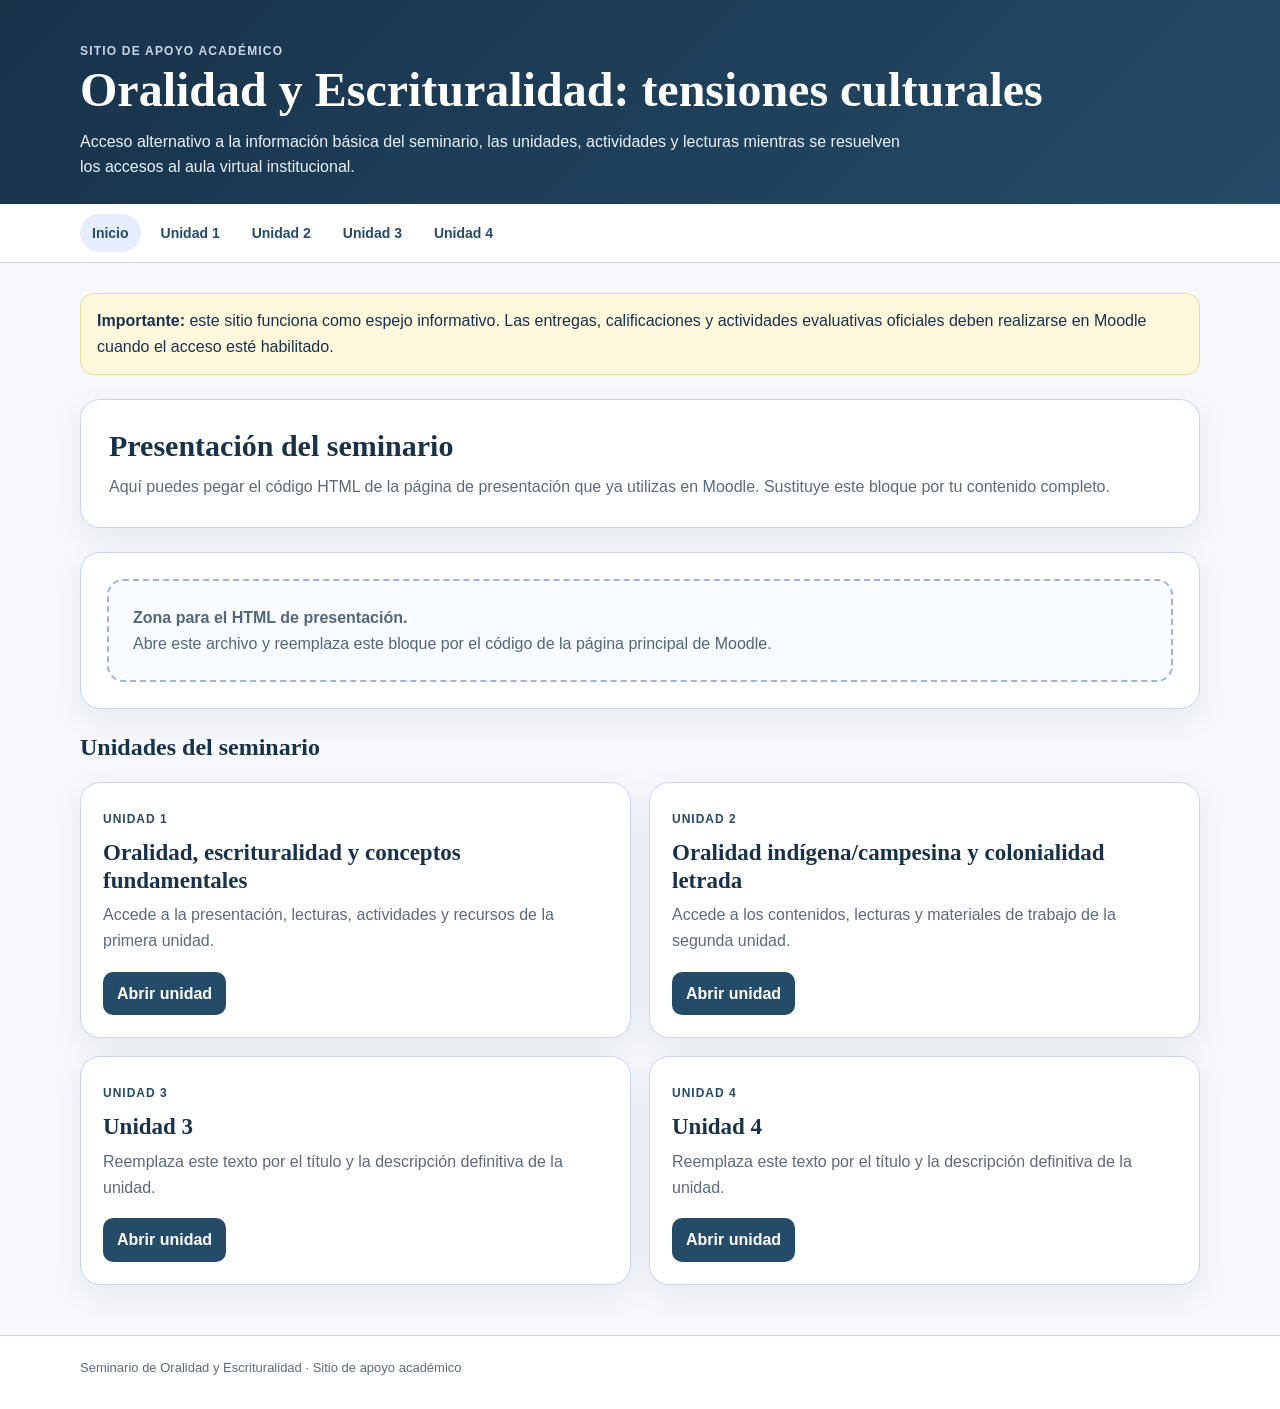
==== index.html @ a665fa56 "Add files via upload" ====
<!doctype html>
<html lang="es">
<head>
  <meta charset="utf-8">
  <meta name="viewport" content="width=device-width, initial-scale=1">
  <meta name="description" content="Sitio de apoyo del Seminario de Oralidad y Escrituralidad: tensiones culturales.">
  <title>Seminario de Oralidad y Escrituralidad</title>
  <link rel="stylesheet" href="assets/styles.css">
</head>
<body>
  <header class="site-header">
    <div class="header-inner">
      <p class="kicker">Sitio de apoyo académico</p>
      <h1>Oralidad y Escrituralidad: tensiones culturales</h1>
      <p>Acceso alternativo a la información básica del seminario, las unidades, actividades y lecturas mientras se resuelven los accesos al aula virtual institucional.</p>
    </div>
  </header>

  <nav class="site-nav" aria-label="Navegación principal">
    <div class="nav-inner">
      <a href="index.html" aria-current="page">Inicio</a>
      <a href="unidad-1.html">Unidad 1</a>
      <a href="unidad-2.html">Unidad 2</a>
      <a href="unidad-3.html">Unidad 3</a>
      <a href="unidad-4.html">Unidad 4</a>
    </div>
  </nav>

  <main class="container">
    <div class="notice"><strong>Importante:</strong> este sitio funciona como espejo informativo. Las entregas, calificaciones y actividades evaluativas oficiales deben realizarse en Moodle cuando el acceso esté habilitado.</div>

    <section class="hero-card">
      <h2>Presentación del seminario</h2>
      <p>Aquí puedes pegar el código HTML de la página de presentación que ya utilizas en Moodle. Sustituye este bloque por tu contenido completo.</p>
    </section>

    <!-- PEGA AQUÍ EL HTML DE LA PÁGINA DE PRESENTACIÓN DEL MOODLE -->
    <section class="content-card" style="margin-bottom:24px;">
      <div class="paste-zone">
        <strong>Zona para el HTML de presentación.</strong><br>
        Abre este archivo y reemplaza este bloque por el código de la página principal de Moodle.
      </div>
    </section>
    <!-- FIN DEL CONTENIDO PEGADO -->

    <section aria-labelledby="unidades">
      <h2 id="unidades">Unidades del seminario</h2>
      <div class="units-grid">
        <article class="unit-card">
          <span class="label">Unidad 1</span>
          <h3>Oralidad, escrituralidad y conceptos fundamentales</h3>
          <p>Accede a la presentación, lecturas, actividades y recursos de la primera unidad.</p>
          <a class="button" href="unidad-1.html">Abrir unidad</a>
        </article>

        <article class="unit-card">
          <span class="label">Unidad 2</span>
          <h3>Oralidad indígena/campesina y colonialidad letrada</h3>
          <p>Accede a los contenidos, lecturas y materiales de trabajo de la segunda unidad.</p>
          <a class="button" href="unidad-2.html">Abrir unidad</a>
        </article>

        <article class="unit-card">
          <span class="label">Unidad 3</span>
          <h3>Unidad 3</h3>
          <p>Reemplaza este texto por el título y la descripción definitiva de la unidad.</p>
          <a class="button" href="unidad-3.html">Abrir unidad</a>
        </article>

        <article class="unit-card">
          <span class="label">Unidad 4</span>
          <h3>Unidad 4</h3>
          <p>Reemplaza este texto por el título y la descripción definitiva de la unidad.</p>
          <a class="button" href="unidad-4.html">Abrir unidad</a>
        </article>
      </div>
    </section>
  </main>

  <footer class="site-footer">
    <div class="footer-inner">Seminario de Oralidad y Escrituralidad · Sitio de apoyo académico</div>
  </footer>
</body>
</html>
---- assets/styles.css ----
:root {
  --bg: #f6f8fc;
  --surface: #ffffff;
  --ink: #18324a;
  --muted: #5b6b7a;
  --line: #c8d6ee;
  --soft: #e6eefd;
  --accent: #244b67;
  --radius: 20px;
  --shadow: 0 10px 30px rgba(24, 50, 74, 0.08);
}

* { box-sizing: border-box; }
html { scroll-behavior: smooth; }
body {
  margin: 0;
  background: var(--bg);
  color: var(--ink);
  font-family: Arial, Helvetica, sans-serif;
  line-height: 1.6;
}

a { color: #1c5d8f; }
a:hover { color: #123f63; }

.site-header {
  background: linear-gradient(135deg, #18324a, #244b67);
  color: #fff;
  padding: 32px 20px 24px;
}

.header-inner,
.nav-inner,
.container,
.footer-inner {
  width: min(1120px, calc(100% - 32px));
  margin: 0 auto;
}

.kicker {
  margin: 0 0 6px;
  font-size: 12px;
  font-weight: 700;
  letter-spacing: 1.2px;
  text-transform: uppercase;
  opacity: .85;
}

h1, h2, h3 {
  font-family: Georgia, 'Times New Roman', serif;
  line-height: 1.2;
}

.site-header h1 { margin: 0; font-size: clamp(30px, 5vw, 48px); }
.site-header p { margin: 10px 0 0; max-width: 820px; color: #eaf2fa; }

.site-nav {
  position: sticky;
  top: 0;
  z-index: 10;
  background: rgba(255,255,255,.96);
  border-bottom: 1px solid var(--line);
  backdrop-filter: blur(8px);
}
.nav-inner {
  display: flex;
  flex-wrap: wrap;
  gap: 8px;
  padding: 10px 0;
}
.nav-inner a {
  text-decoration: none;
  color: var(--accent);
  padding: 8px 12px;
  border-radius: 999px;
  font-size: 14px;
  font-weight: 700;
}
.nav-inner a:hover,
.nav-inner a[aria-current="page"] { background: var(--soft); }

.container { padding: 30px 0 50px; }
.notice {
  background: #fff8dd;
  border: 1px solid #eadb99;
  border-radius: 14px;
  padding: 14px 16px;
  margin-bottom: 24px;
}

.hero-card,
.content-card,
.unit-card {
  background: var(--surface);
  border: 1px solid var(--line);
  border-radius: var(--radius);
  box-shadow: var(--shadow);
}

.hero-card { padding: 28px; margin-bottom: 24px; }
.hero-card h2 { margin: 0 0 10px; font-size: 30px; }
.hero-card p { margin: 0; color: var(--muted); }

.units-grid {
  display: grid;
  grid-template-columns: repeat(2, minmax(0, 1fr));
  gap: 18px;
}
.unit-card { padding: 22px; }
.unit-card .label {
  display: inline-block;
  margin-bottom: 10px;
  color: var(--accent);
  font-size: 12px;
  font-weight: 800;
  letter-spacing: 1px;
  text-transform: uppercase;
}
.unit-card h3 { margin: 0 0 8px; font-size: 23px; }
.unit-card p { color: var(--muted); margin: 0 0 18px; }
.button {
  display: inline-block;
  text-decoration: none;
  background: var(--accent);
  color: #fff;
  padding: 9px 14px;
  border-radius: 10px;
  font-weight: 700;
}
.button:hover { color: #fff; background: #173c58; }

.content-card { padding: 26px; }
.content-card > :first-child { margin-top: 0; }

.paste-zone {
  border: 2px dashed #9fb5d3;
  background: #f8fbff;
  border-radius: 16px;
  padding: 24px;
  color: #52677a;
}
.paste-zone code { font-size: 13px; }

.site-footer {
  border-top: 1px solid var(--line);
  background: #fff;
  color: var(--muted);
}
.footer-inner { padding: 22px 0 30px; font-size: 13px; }

@media (max-width: 760px) {
  .units-grid { grid-template-columns: 1fr; }
  .site-header { padding-top: 24px; }
  .content-card, .hero-card { padding: 20px; }
}
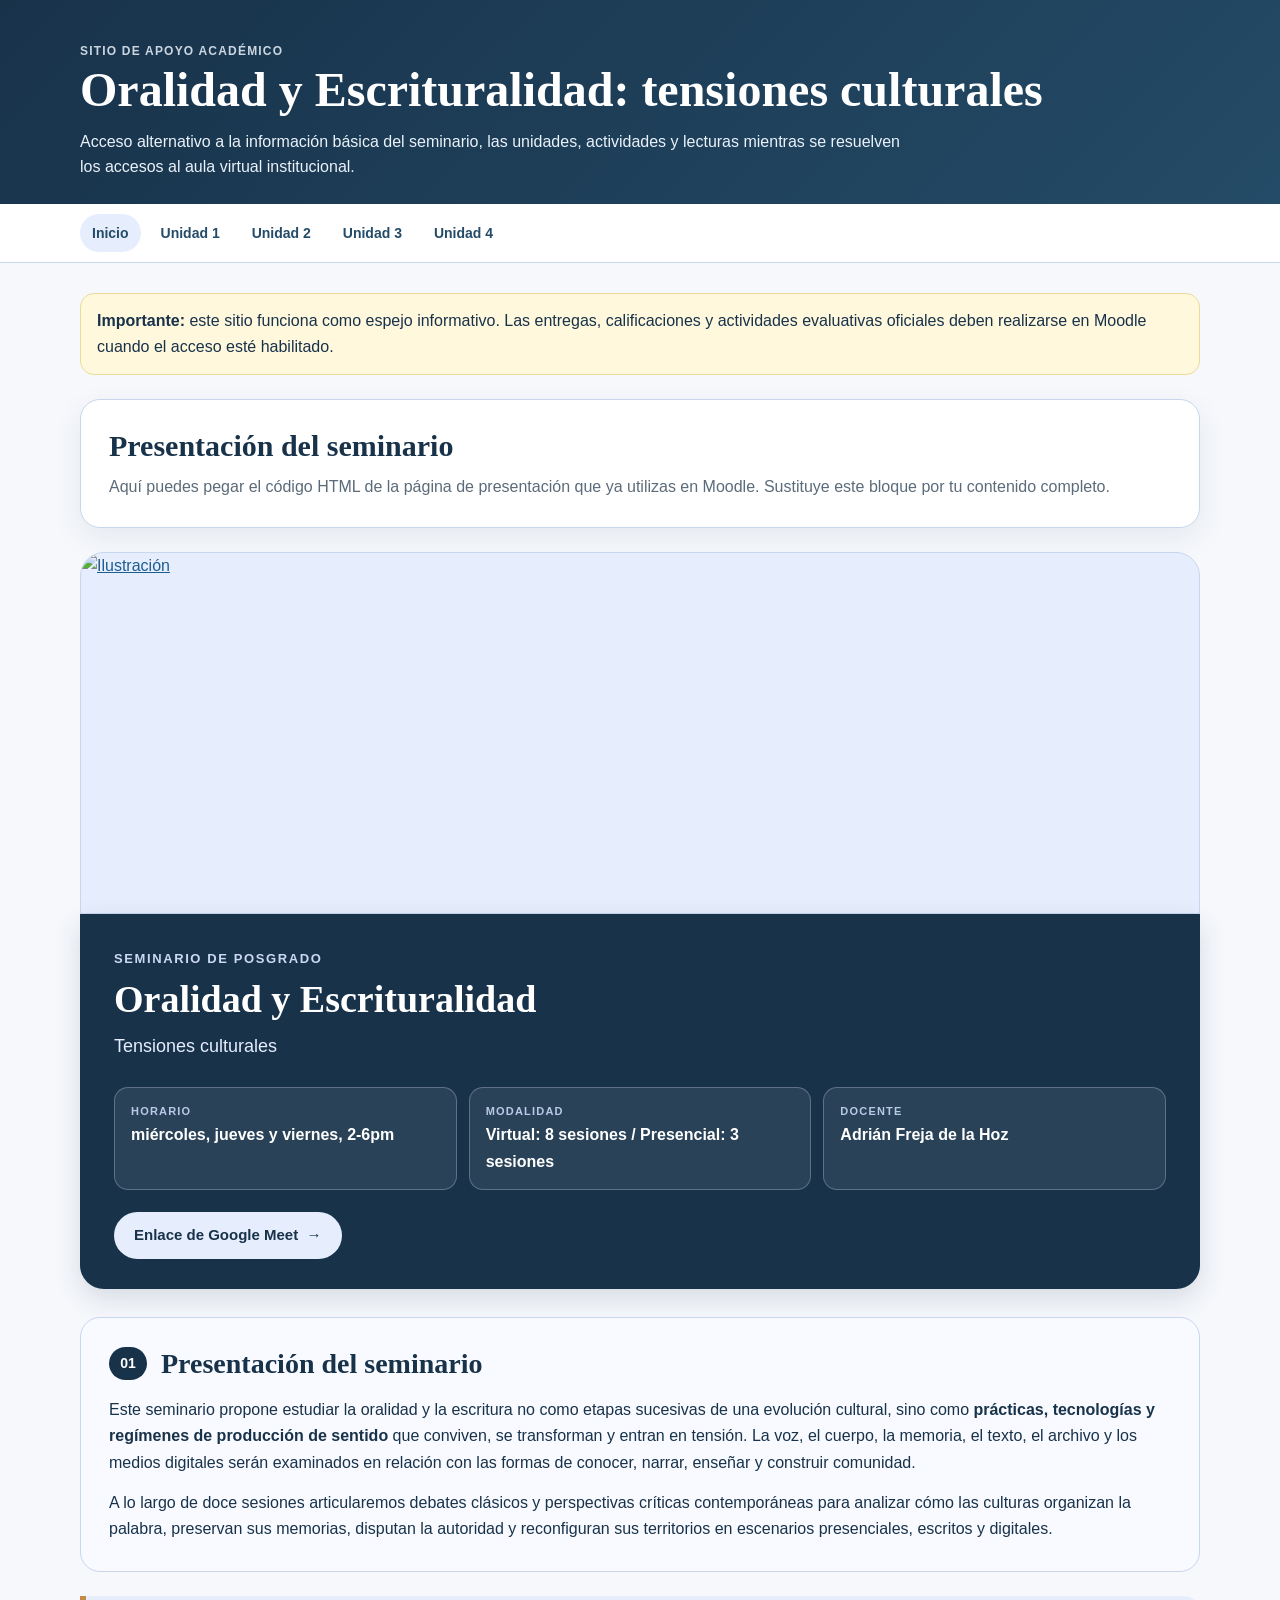
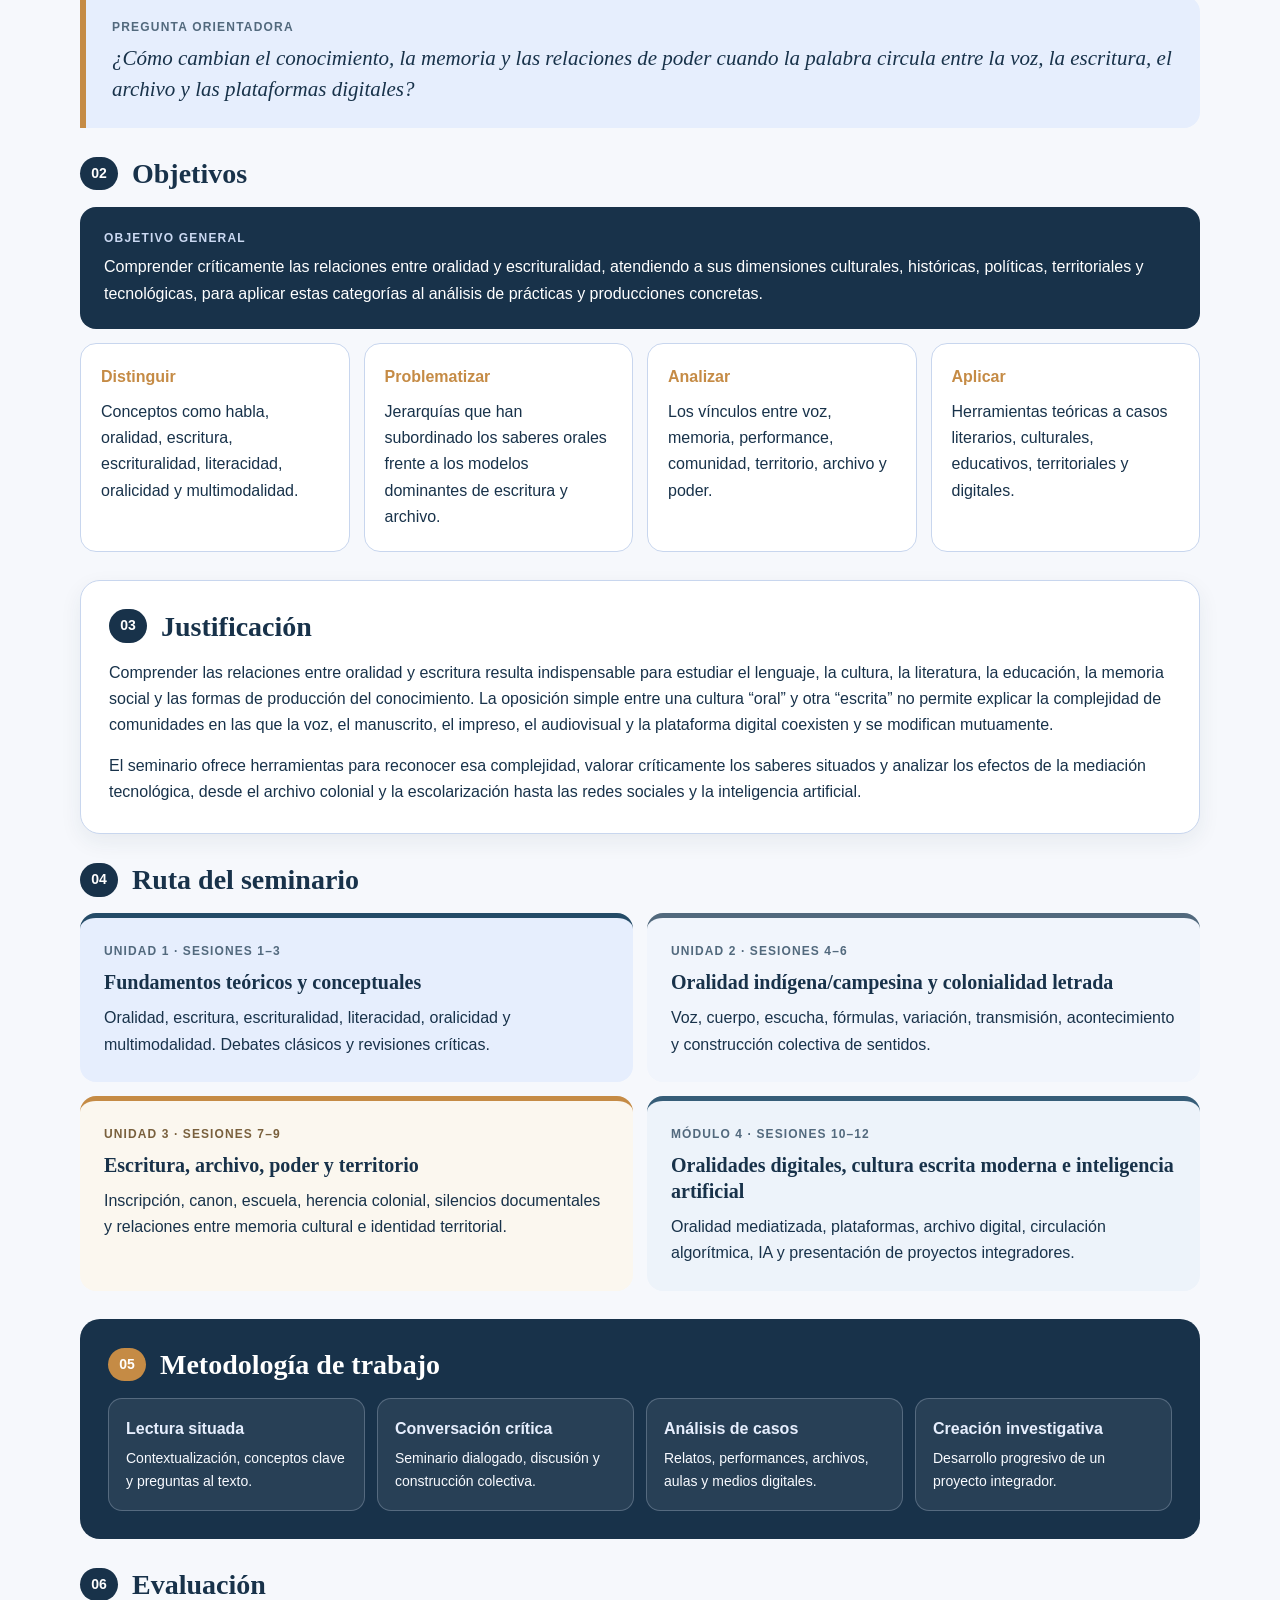
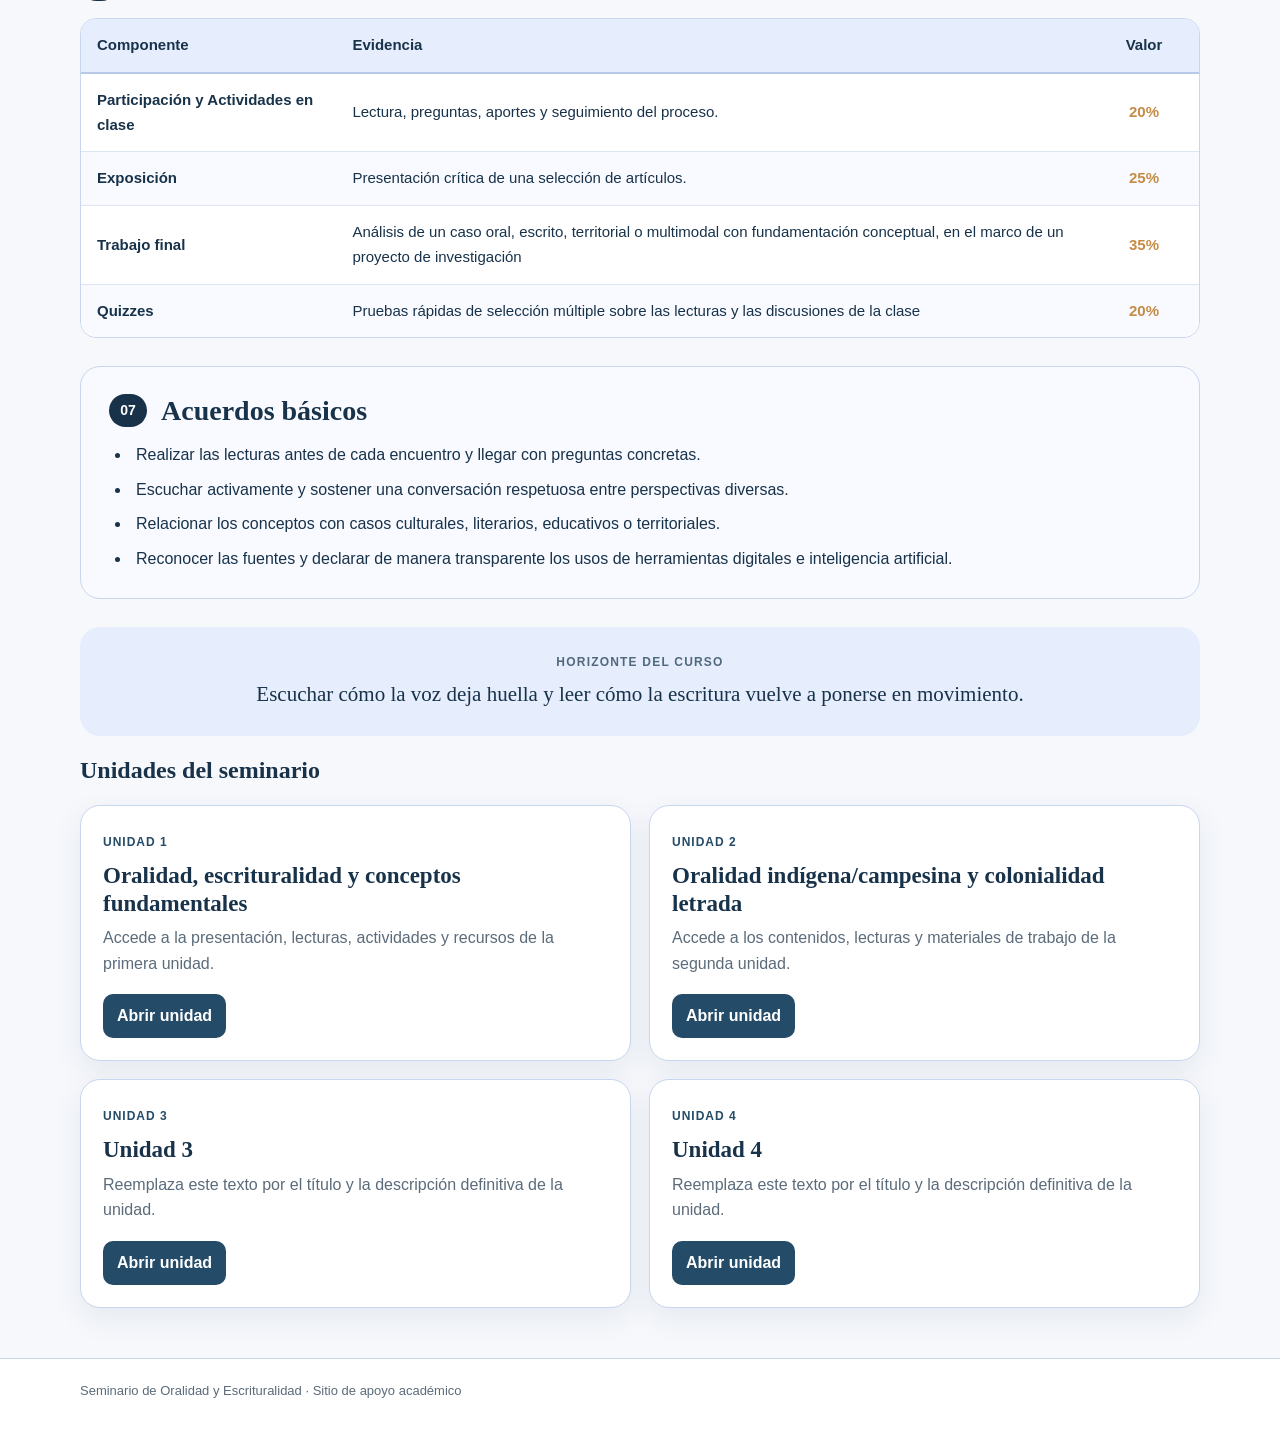
==== commit 12383b16: "Update index.html" ====
--- a/index.html
+++ b/index.html
@@ -35,12 +35,395 @@
     </section>
 
     <!-- PEGA AQUÍ EL HTML DE LA PÁGINA DE PRESENTACIÓN DEL MOODLE -->
-    <section class="content-card" style="margin-bottom:24px;">
-      <div class="paste-zone">
-        <strong>Zona para el HTML de presentación.</strong><br>
-        Abre este archivo y reemplaza este bloque por el código de la página principal de Moodle.
-      </div>
-    </section>
+
+
+
+<!--
+  BLOQUE DE PRESENTACIÓN PARA MOODLE
+  1. Suba primero la imagen de cabecera mediante el botón "Insertar/editar imagen" de Moodle.
+  2. Abra la vista de código HTML (<>) y copie la URL que Moodle asignó a la imagen.
+  3. Sustituya URL_IMAGEN_CABECERA por esa URL.
+  4. Reemplace los textos entre corchetes: [DÍA], [HORA], [ENLACE...] y los porcentajes de evaluación.
+
+  Compatibilidad: fragmento HTML sin <head>, <body>, <style> ni JavaScript.
+  Todos los estilos son en línea para facilitar su uso en el editor de Moodle.
+-->
+<div
+  style="max-width: 1120px; margin: 0 auto; color: #18324a; font-family: Arial, Helvetica, sans-serif; font-size: 16px; line-height: 1.65;">
+  <!-- CABECERA VISUAL -->
+  <div
+    style="overflow: hidden; border: 1px solid #c8d6ee; border-radius: 24px 24px 0 0; background-color: #e6eefd;">
+    <a title="Market Scene, Jacob Lawrence, 1966"
+      href="https://artsandculture.google.com/asset/market-scene-0000/VAG3MYlXiJyAdw"
+      target="_blank" rel="noopener"><img
+        style="display: block; width: 100%; height: auto; max-height: 360px; object-fit: cover;"
+        src="https://multimodalidad.uptc.edu.co/draftfile.php/116426/user/draft/842380309/Captura%20desde%202026-08-05%2015-21-59.png"
+        alt="Ilustración" width="1983" height="793"></a></div>
+  <!-- TÍTULO Y DATOS PRINCIPALES -->
+  <div
+    style="margin: 0 0 28px 0; padding: 34px 34px 30px 34px; border-radius: 0 0 24px 24px; background-color: #18324a; color: #ffffff; box-shadow: 0 10px 28px rgba(24, 50, 74, 0.14);">
+    <p
+      style="margin: 0 0 8px 0; color: #cbd9f2; font-size: 13px; font-weight: bold; letter-spacing: 1.6px; text-transform: uppercase;">
+      Seminario de posgrado</p>
+    <h1
+      style="margin: 0; color: #ffffff; font-family: Georgia, 'Times New Roman', serif; font-size: 38px; font-weight: bold; line-height: 1.15;">
+      Oralidad y Escrituralidad</h1>
+    <p
+      style="max-width: 760px; margin: 12px 0 0 0; color: #e6eefd; font-size: 18px; line-height: 1.55;">
+      Tensiones culturales</p>
+    <div style="display: flex; flex-wrap: wrap; gap: 12px; margin-top: 26px;">
+      <div
+        style="flex: 1 1 190px; padding: 14px 16px; border: 1px solid rgba(230, 238, 253, 0.28); border-radius: 14px; background-color: rgba(255, 255, 255, 0.08);">
+        <p
+          style="margin: 0 0 2px 0; color: #b9c9e8; font-size: 11px; font-weight: bold; letter-spacing: 1.2px; text-transform: uppercase;">
+          Horario</p>
+        <p style="margin: 0; color: #ffffff; font-weight: bold;">miércoles,
+          jueves y viernes, 2-6pm</p>
+      </div>
+      <div
+        style="flex: 1 1 190px; padding: 14px 16px; border: 1px solid rgba(230, 238, 253, 0.28); border-radius: 14px; background-color: rgba(255, 255, 255, 0.08);">
+        <p
+          style="margin: 0 0 2px 0; color: #b9c9e8; font-size: 11px; font-weight: bold; letter-spacing: 1.2px; text-transform: uppercase;">
+          Modalidad</p>
+        <p style="margin: 0; color: #ffffff; font-weight: bold;">Virtual: 8
+          sesiones / Presencial: 3 sesiones</p>
+      </div>
+      <div
+        style="flex: 1 1 190px; padding: 14px 16px; border: 1px solid rgba(230, 238, 253, 0.28); border-radius: 14px; background-color: rgba(255, 255, 255, 0.08);">
+        <p
+          style="margin: 0 0 2px 0; color: #b9c9e8; font-size: 11px; font-weight: bold; letter-spacing: 1.2px; text-transform: uppercase;">
+          Docente</p>
+        <p style="margin: 0; color: #ffffff; font-weight: bold;">Adrián Freja de
+          la Hoz</p>
+      </div>
+    </div>
+    <p style="margin: 22px 0 0 0;"><a
+        style="display: inline-block; padding: 11px 20px; border-radius: 999px; background-color: #e6eefd; color: #18324a; font-size: 15px; font-weight: bold; text-decoration: none;"
+        href="http://meet.google.com/vmt-axpx-noa">Enlace de Google Meet  →</a>
+    </p>
+  </div>
+  <!-- PRESENTACIÓN -->
+  <div
+    style="margin: 0 0 24px 0; padding: 28px; border: 1px solid #c8d6ee; border-radius: 20px; background-color: #f8faff;">
+    <div
+      style="display: flex; align-items: center; gap: 14px; margin-bottom: 16px;">
+      <span
+        style="display: inline-block; min-width: 38px; padding: 5px 0; border-radius: 999px; background-color: #18324a; color: #ffffff; font-size: 14px; font-weight: bold; text-align: center;">01</span>
+      <h2
+        style="margin: 0; color: #18324a; font-family: Georgia, 'Times New Roman', serif; font-size: 28px; line-height: 1.25;">
+        Presentación del seminario</h2>
+    </div>
+    <p style="margin: 0 0 14px 0;">Este seminario propone estudiar la oralidad y
+      la escritura no como etapas sucesivas de una evolución cultural, sino como
+      <strong>prácticas, tecnologías y regímenes de producción de
+        sentido</strong> que conviven, se transforman y entran en tensión. La
+      voz, el cuerpo, la memoria, el texto, el archivo y los medios digitales
+      serán examinados en relación con las formas de conocer, narrar, enseñar y
+      construir comunidad.</p>
+    <p style="margin: 0;">A lo largo de doce sesiones articularemos debates
+      clásicos y perspectivas críticas contemporáneas para analizar cómo las
+      culturas organizan la palabra, preservan sus memorias, disputan la
+      autoridad y reconfiguran sus territorios en escenarios presenciales,
+      escritos y digitales.</p>
+  </div>
+  <!-- PREGUNTA ORIENTADORA -->
+  <div
+    style="margin: 0 0 28px 0; padding: 22px 26px; border-left: 6px solid #c58b45; border-radius: 0 16px 16px 0; background-color: #e6eefd;">
+    <p
+      style="margin: 0 0 5px 0; color: #52697d; font-size: 12px; font-weight: bold; letter-spacing: 1.2px; text-transform: uppercase;">
+      Pregunta orientadora</p>
+    <p
+      style="margin: 0; color: #18324a; font-family: Georgia, 'Times New Roman', serif; font-size: 21px; font-style: italic; line-height: 1.5;">
+      ¿Cómo cambian el conocimiento, la memoria y las relaciones de poder cuando
+      la palabra circula entre la voz, la escritura, el archivo y las
+      plataformas digitales?</p>
+  </div>
+  <!-- OBJETIVOS -->
+  <div style="margin: 0 0 28px 0;">
+    <div
+      style="display: flex; align-items: center; gap: 14px; margin-bottom: 16px;">
+      <span
+        style="display: inline-block; min-width: 38px; padding: 5px 0; border-radius: 999px; background-color: #18324a; color: #ffffff; font-size: 14px; font-weight: bold; text-align: center;">02</span>
+      <h2
+        style="margin: 0; color: #18324a; font-family: Georgia, 'Times New Roman', serif; font-size: 28px; line-height: 1.25;">
+        Objetivos</h2>
+    </div>
+    <div
+      style="margin-bottom: 14px; padding: 22px 24px; border-radius: 16px; background-color: #18324a; color: #ffffff;">
+      <p
+        style="margin: 0 0 6px 0; color: #cbd9f2; font-size: 12px; font-weight: bold; letter-spacing: 1.2px; text-transform: uppercase;">
+        Objetivo general</p>
+      <p style="margin: 0;">Comprender críticamente las relaciones entre
+        oralidad y escrituralidad, atendiendo a sus dimensiones culturales,
+        históricas, políticas, territoriales y tecnológicas, para aplicar estas
+        categorías al análisis de prácticas y producciones concretas.</p>
+    </div>
+    <div style="display: flex; flex-wrap: wrap; gap: 14px;">
+      <div
+        style="flex: 1 1 235px; padding: 20px; border: 1px solid #c8d6ee; border-radius: 16px; background-color: #ffffff;">
+        <p style="margin: 0 0 8px 0; color: #c58b45; font-weight: bold;">
+          Distinguir</p>
+        <p style="margin: 0;">Conceptos como habla, oralidad, escritura,
+          escrituralidad, literacidad, oralicidad y multimodalidad.</p>
+      </div>
+      <div
+        style="flex: 1 1 235px; padding: 20px; border: 1px solid #c8d6ee; border-radius: 16px; background-color: #ffffff;">
+        <p style="margin: 0 0 8px 0; color: #c58b45; font-weight: bold;">
+          Problematizar</p>
+        <p style="margin: 0;">Jerarquías que han subordinado los saberes orales
+          frente a los modelos dominantes de escritura y archivo.</p>
+      </div>
+      <div
+        style="flex: 1 1 235px; padding: 20px; border: 1px solid #c8d6ee; border-radius: 16px; background-color: #ffffff;">
+        <p style="margin: 0 0 8px 0; color: #c58b45; font-weight: bold;">
+          Analizar</p>
+        <p style="margin: 0;">Los vínculos entre voz, memoria, performance,
+          comunidad, territorio, archivo y poder.</p>
+      </div>
+      <div
+        style="flex: 1 1 235px; padding: 20px; border: 1px solid #c8d6ee; border-radius: 16px; background-color: #ffffff;">
+        <p style="margin: 0 0 8px 0; color: #c58b45; font-weight: bold;">Aplicar
+        </p>
+        <p style="margin: 0;">Herramientas teóricas a casos literarios,
+          culturales, educativos, territoriales y digitales.</p>
+      </div>
+    </div>
+  </div>
+  <!-- JUSTIFICACIÓN -->
+  <div
+    style="margin: 0 0 28px 0; padding: 28px; border: 1px solid #c8d6ee; border-radius: 20px; background-color: #ffffff; box-shadow: 0 8px 22px rgba(24, 50, 74, 0.07);">
+    <div
+      style="display: flex; align-items: center; gap: 14px; margin-bottom: 16px;">
+      <span
+        style="display: inline-block; min-width: 38px; padding: 5px 0; border-radius: 999px; background-color: #18324a; color: #ffffff; font-size: 14px; font-weight: bold; text-align: center;">03</span>
+      <h2
+        style="margin: 0; color: #18324a; font-family: Georgia, 'Times New Roman', serif; font-size: 28px; line-height: 1.25;">
+        Justificación</h2>
+    </div>
+    <p style="margin: 0 0 14px 0;">Comprender las relaciones entre oralidad y
+      escritura resulta indispensable para estudiar el lenguaje, la cultura, la
+      literatura, la educación, la memoria social y las formas de producción del
+      conocimiento. La oposición simple entre una cultura “oral” y otra
+      “escrita” no permite explicar la complejidad de comunidades en las que la
+      voz, el manuscrito, el impreso, el audiovisual y la plataforma digital
+      coexisten y se modifican mutuamente.</p>
+    <p style="margin: 0;">El seminario ofrece herramientas para reconocer esa
+      complejidad, valorar críticamente los saberes situados y analizar los
+      efectos de la mediación tecnológica, desde el archivo colonial y la
+      escolarización hasta las redes sociales y la inteligencia artificial.</p>
+  </div>
+  <!-- MÓDULOS -->
+  <div style="margin: 0 0 28px 0;">
+    <div
+      style="display: flex; align-items: center; gap: 14px; margin-bottom: 16px;">
+      <span
+        style="display: inline-block; min-width: 38px; padding: 5px 0; border-radius: 999px; background-color: #18324a; color: #ffffff; font-size: 14px; font-weight: bold; text-align: center;">04</span>
+      <h2
+        style="margin: 0; color: #18324a; font-family: Georgia, 'Times New Roman', serif; font-size: 28px; line-height: 1.25;">
+        Ruta del seminario</h2>
+    </div>
+    <div style="display: flex; flex-wrap: wrap; gap: 14px;">
+      <div
+        style="flex: 1 1 400px; padding: 24px; border-top: 5px solid #244b67; border-radius: 16px; background-color: #e6eefd;">
+        <p
+          style="margin: 0 0 7px 0; color: #52697d; font-size: 12px; font-weight: bold; letter-spacing: 1.1px; text-transform: uppercase;">
+          Unidad 1 · Sesiones 1–3</p>
+        <h3
+          style="margin: 0 0 10px 0; color: #18324a; font-size: 20px; line-height: 1.3;">
+          Fundamentos teóricos y conceptuales</h3>
+        <p style="margin: 0;">Oralidad, escritura, escrituralidad, literacidad,
+          oralicidad y multimodalidad. Debates clásicos y revisiones críticas.
+        </p>
+      </div>
+      <div
+        style="flex: 1 1 400px; padding: 24px; border-top: 5px solid #52697d; border-radius: 16px; background-color: #f1f5fc;">
+        <p
+          style="margin: 0 0 7px 0; color: #52697d; font-size: 12px; font-weight: bold; letter-spacing: 1.1px; text-transform: uppercase;">
+          unidad 2 · Sesiones 4–6</p>
+        <h3
+          style="margin: 0 0 10px 0; color: #18324a; font-size: 20px; line-height: 1.3;">
+          Oralidad indígena/campesina y colonialidad letrada</h3>
+        <p style="margin: 0;">Voz, cuerpo, escucha, fórmulas, variación,
+          transmisión, acontecimiento y construcción colectiva de sentidos.</p>
+      </div>
+      <div
+        style="flex: 1 1 400px; padding: 24px; border-top: 5px solid #c58b45; border-radius: 16px; background-color: #fbf7ef;">
+        <p
+          style="margin: 0 0 7px 0; color: #79603d; font-size: 12px; font-weight: bold; letter-spacing: 1.1px; text-transform: uppercase;">
+          unidad 3 · Sesiones 7–9</p>
+        <h3
+          style="margin: 0 0 10px 0; color: #18324a; font-size: 20px; line-height: 1.3;">
+          Escritura, archivo, poder y territorio</h3>
+        <p style="margin: 0;">Inscripción, canon, escuela, herencia colonial,
+          silencios documentales y relaciones entre memoria cultural e identidad
+          territorial.</p>
+      </div>
+      <div
+        style="flex: 1 1 400px; padding: 24px; border-top: 5px solid #365d78; border-radius: 16px; background-color: #edf3fa;">
+        <p
+          style="margin: 0 0 7px 0; color: #52697d; font-size: 12px; font-weight: bold; letter-spacing: 1.1px; text-transform: uppercase;">
+          Módulo 4 · Sesiones 10–12</p>
+        <h3
+          style="margin: 0 0 10px 0; color: #18324a; font-size: 20px; line-height: 1.3;">
+          Oralidades digitales, cultura escrita moderna e inteligencia
+          artificial</h3>
+        <p style="margin: 0;">Oralidad mediatizada, plataformas, archivo
+          digital, circulación algorítmica, IA y presentación de proyectos
+          integradores.</p>
+      </div>
+    </div>
+  </div>
+  <!-- METODOLOGÍA -->
+  <div
+    style="margin: 0 0 28px 0; padding: 28px; border-radius: 20px; background-color: #18324a; color: #ffffff;">
+    <div
+      style="display: flex; align-items: center; gap: 14px; margin-bottom: 16px;">
+      <span
+        style="display: inline-block; min-width: 38px; padding: 5px 0; border-radius: 999px; background-color: #c58b45; color: #ffffff; font-size: 14px; font-weight: bold; text-align: center;">05</span>
+      <h2
+        style="margin: 0; color: #ffffff; font-family: Georgia, 'Times New Roman', serif; font-size: 28px; line-height: 1.25;">
+        Metodología de trabajo</h2>
+    </div>
+    <div style="display: flex; flex-wrap: wrap; gap: 12px;">
+      <div
+        style="flex: 1 1 190px; padding: 17px; border: 1px solid rgba(230, 238, 253, 0.24); border-radius: 14px; background-color: rgba(255, 255, 255, 0.07);">
+        <p style="margin: 0 0 5px 0; color: #e6eefd; font-weight: bold;">Lectura
+          situada</p>
+        <p style="margin: 0; color: #f8faff; font-size: 14px;">
+          Contextualización, conceptos clave y preguntas al texto.</p>
+      </div>
+      <div
+        style="flex: 1 1 190px; padding: 17px; border: 1px solid rgba(230, 238, 253, 0.24); border-radius: 14px; background-color: rgba(255, 255, 255, 0.07);">
+        <p style="margin: 0 0 5px 0; color: #e6eefd; font-weight: bold;">
+          Conversación crítica</p>
+        <p style="margin: 0; color: #f8faff; font-size: 14px;">Seminario
+          dialogado, discusión y construcción colectiva.</p>
+      </div>
+      <div
+        style="flex: 1 1 190px; padding: 17px; border: 1px solid rgba(230, 238, 253, 0.24); border-radius: 14px; background-color: rgba(255, 255, 255, 0.07);">
+        <p style="margin: 0 0 5px 0; color: #e6eefd; font-weight: bold;">
+          Análisis de casos</p>
+        <p style="margin: 0; color: #f8faff; font-size: 14px;">Relatos,
+          performances, archivos, aulas y medios digitales.</p>
+      </div>
+      <div
+        style="flex: 1 1 190px; padding: 17px; border: 1px solid rgba(230, 238, 253, 0.24); border-radius: 14px; background-color: rgba(255, 255, 255, 0.07);">
+        <p style="margin: 0 0 5px 0; color: #e6eefd; font-weight: bold;">
+          Creación investigativa</p>
+        <p style="margin: 0; color: #f8faff; font-size: 14px;">Desarrollo
+          progresivo de un proyecto integrador.</p>
+      </div>
+    </div>
+  </div>
+  <!-- EVALUACIÓN -->
+  <div style="margin: 0 0 28px 0;">
+    <div
+      style="display: flex; align-items: center; gap: 14px; margin-bottom: 16px;">
+      <span
+        style="display: inline-block; min-width: 38px; padding: 5px 0; border-radius: 999px; background-color: #18324a; color: #ffffff; font-size: 14px; font-weight: bold; text-align: center;">06</span>
+      <h2
+        style="margin: 0; color: #18324a; font-family: Georgia, 'Times New Roman', serif; font-size: 28px; line-height: 1.25;">
+        Evaluación</h2>
+    </div>
+    <div
+      style="overflow-x: auto; border: 1px solid #c8d6ee; border-radius: 16px; background-color: #ffffff;">
+      <table
+        style="width: 100%; min-width: 620px; border-collapse: collapse; color: #18324a; font-size: 15px;">
+        <thead>
+          <tr style="background-color: #e6eefd;">
+            <th
+              style="padding: 14px 16px; border-bottom: 2px solid #b9c9e8; text-align: left;"
+              scope="col">Componente</th>
+            <th
+              style="padding: 14px 16px; border-bottom: 2px solid #b9c9e8; text-align: left;"
+              scope="col">Evidencia</th>
+            <th
+              style="width: 110px; padding: 14px 16px; border-bottom: 2px solid #b9c9e8; text-align: center;"
+              scope="col">Valor</th>
+          </tr>
+        </thead>
+        <tbody>
+          <tr>
+            <td
+              style="padding: 14px 16px; border-bottom: 1px solid #dce5f4; font-weight: bold;">
+              Participación y Actividades en clase</td>
+            <td style="padding: 14px 16px; border-bottom: 1px solid #dce5f4;">
+              Lectura, preguntas, aportes y seguimiento del proceso.</td>
+            <td
+              style="padding: 14px 16px; border-bottom: 1px solid #dce5f4; color: #c58b45; font-weight: bold; text-align: center;">
+              20%</td>
+          </tr>
+          <tr style="background-color: #f8faff;">
+            <td
+              style="padding: 14px 16px; border-bottom: 1px solid #dce5f4; font-weight: bold;">
+              Exposición </td>
+            <td style="padding: 14px 16px; border-bottom: 1px solid #dce5f4;">
+              Presentación crítica de una selección de artículos.</td>
+            <td
+              style="padding: 14px 16px; border-bottom: 1px solid #dce5f4; color: #c58b45; font-weight: bold; text-align: center;">
+              25%</td>
+          </tr>
+          <tr>
+            <td
+              style="padding: 14px 16px; border-bottom: 1px solid #dce5f4; font-weight: bold;">
+              Trabajo final</td>
+            <td style="padding: 14px 16px; border-bottom: 1px solid #dce5f4;">
+              Análisis de un caso oral, escrito, territorial o multimodal con
+              fundamentación conceptual, en el marco de un proyecto de
+              investigación</td>
+            <td
+              style="padding: 14px 16px; border-bottom: 1px solid #dce5f4; color: #c58b45; font-weight: bold; text-align: center;">
+              35%</td>
+          </tr>
+          <tr style="background-color: #f8faff;">
+            <td style="padding: 14px 16px; font-weight: bold;">Quizzes</td>
+            <td style="padding: 14px 16px;">Pruebas rápidas de selección
+              múltiple sobre las lecturas y las discusiones de la clase</td>
+            <td
+              style="padding: 14px 16px; color: #c58b45; font-weight: bold; text-align: center;">
+              20%</td>
+          </tr>
+        </tbody>
+      </table>
+    </div>
+  </div>
+  <!-- ACUERDOS -->
+  <div
+    style="margin: 0 0 28px 0; padding: 26px 28px; border: 1px solid #c8d6ee; border-radius: 20px; background-color: #f8faff;">
+    <div
+      style="display: flex; align-items: center; gap: 14px; margin-bottom: 14px;">
+      <span
+        style="display: inline-block; min-width: 38px; padding: 5px 0; border-radius: 999px; background-color: #18324a; color: #ffffff; font-size: 14px; font-weight: bold; text-align: center;">07</span>
+      <h2
+        style="margin: 0; color: #18324a; font-family: Georgia, 'Times New Roman', serif; font-size: 28px; line-height: 1.25;">
+        Acuerdos básicos</h2>
+    </div>
+    <ul style="margin: 0; padding-left: 22px;">
+      <li style="margin-bottom: 8px; padding-left: 5px;">Realizar las lecturas
+        antes de cada encuentro y llegar con preguntas concretas.</li>
+      <li style="margin-bottom: 8px; padding-left: 5px;">Escuchar activamente y
+        sostener una conversación respetuosa entre perspectivas diversas.</li>
+      <li style="margin-bottom: 8px; padding-left: 5px;">Relacionar los
+        conceptos con casos culturales, literarios, educativos o territoriales.
+      </li>
+      <li style="padding-left: 5px;">Reconocer las fuentes y declarar de manera
+        transparente los usos de herramientas digitales e inteligencia
+        artificial.</li>
+    </ul>
+  </div>
+  <!-- CIERRE -->
+  <div
+    style="padding: 26px 30px; border-radius: 20px; background-color: #e6eefd; text-align: center;">
+    <p
+      style="margin: 0 0 6px 0; color: #52697d; font-size: 12px; font-weight: bold; letter-spacing: 1.2px; text-transform: uppercase;">
+      Horizonte del curso</p>
+    <p
+      style="max-width: 780px; margin: 0 auto; color: #18324a; font-family: Georgia, 'Times New Roman', serif; font-size: 21px; line-height: 1.5;">
+      Escuchar cómo la voz deja huella y leer cómo la escritura vuelve a ponerse
+      en movimiento.</p>
+  </div>
+</div>
+    
     <!-- FIN DEL CONTENIDO PEGADO -->
 
     <section aria-labelledby="unidades">
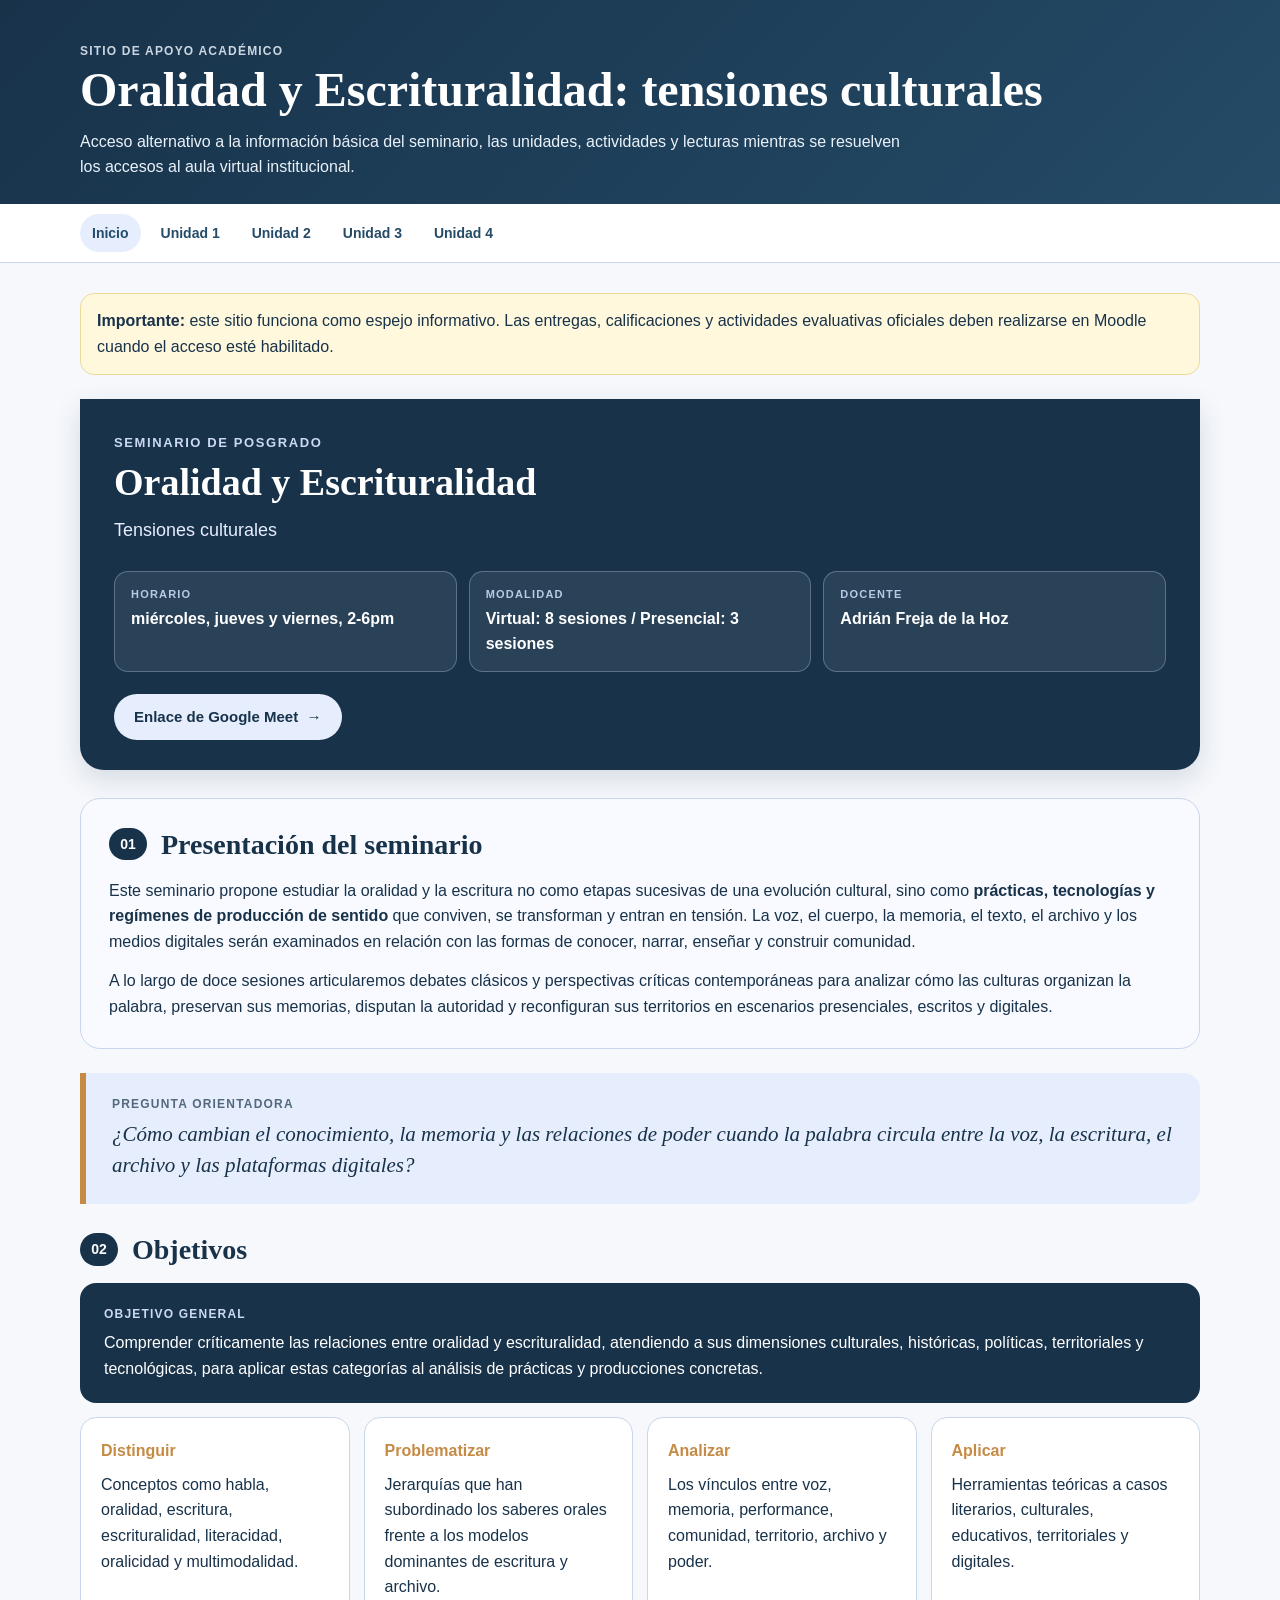
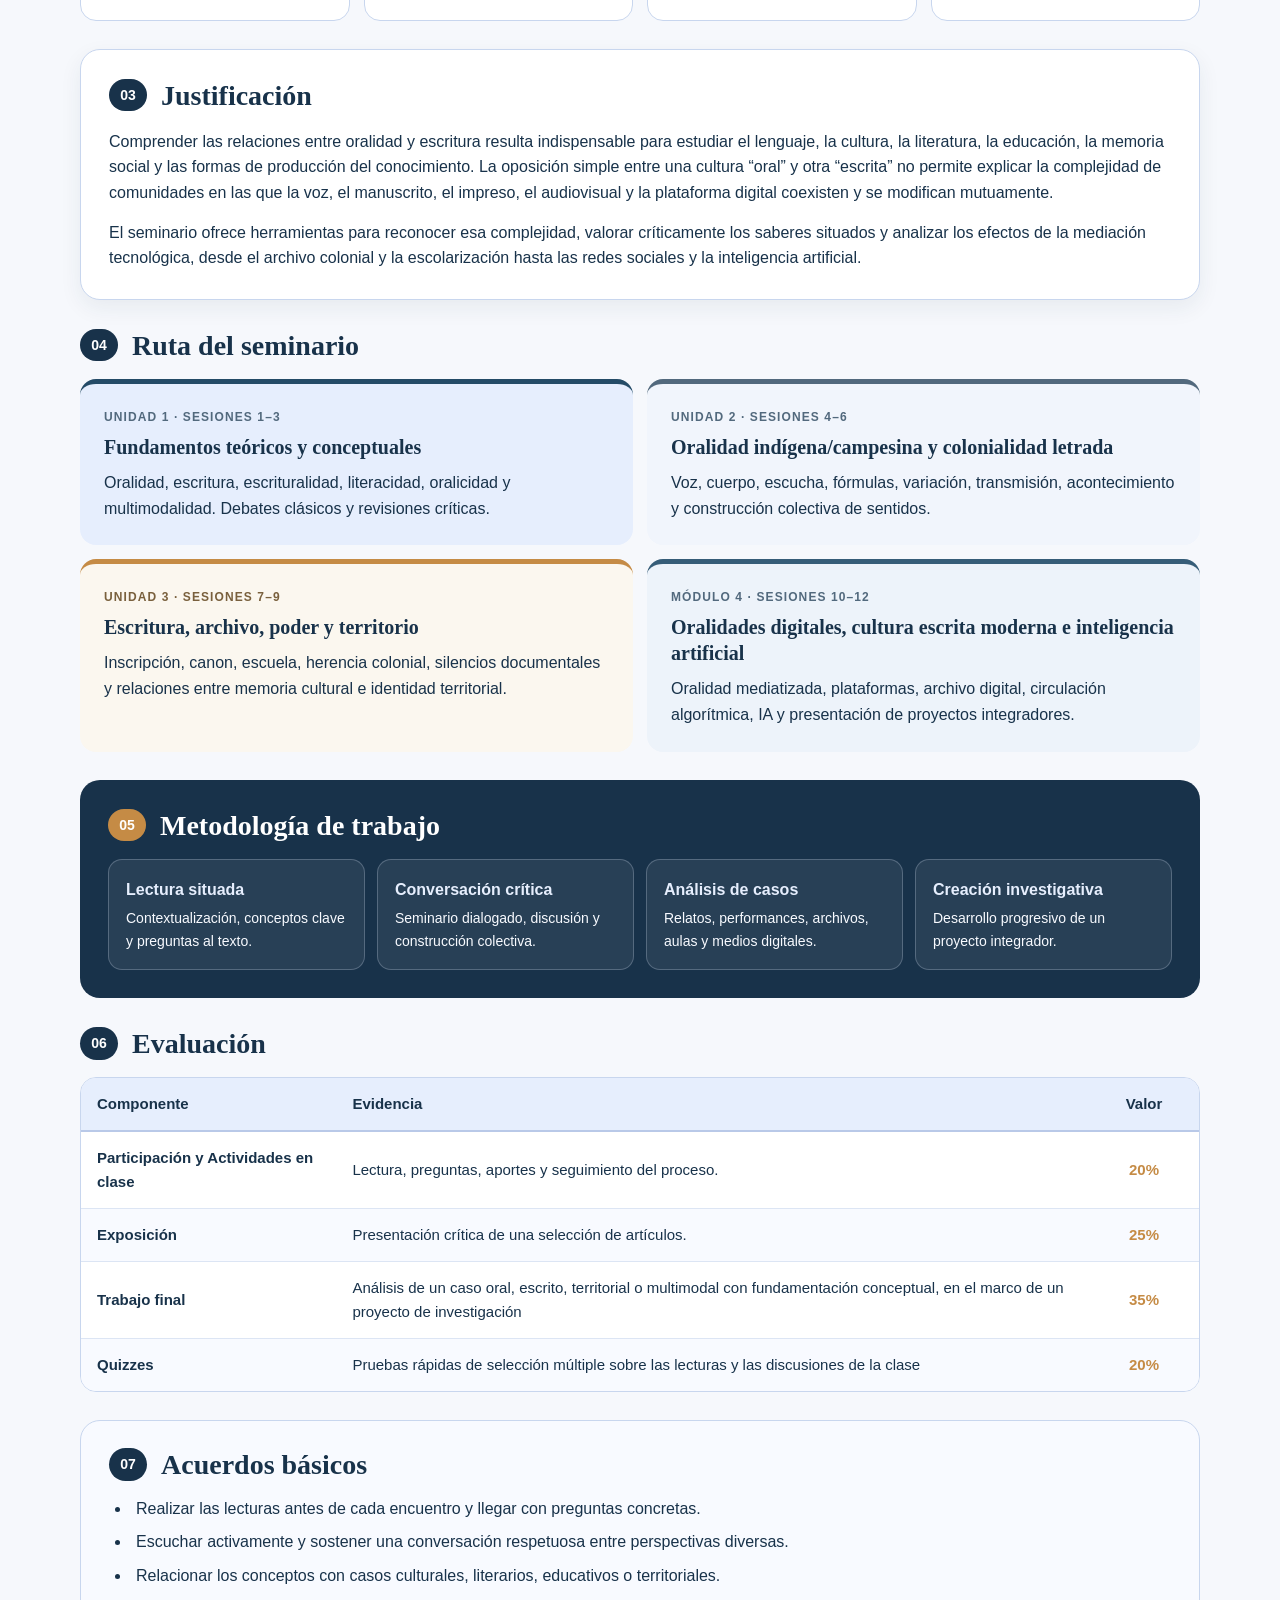
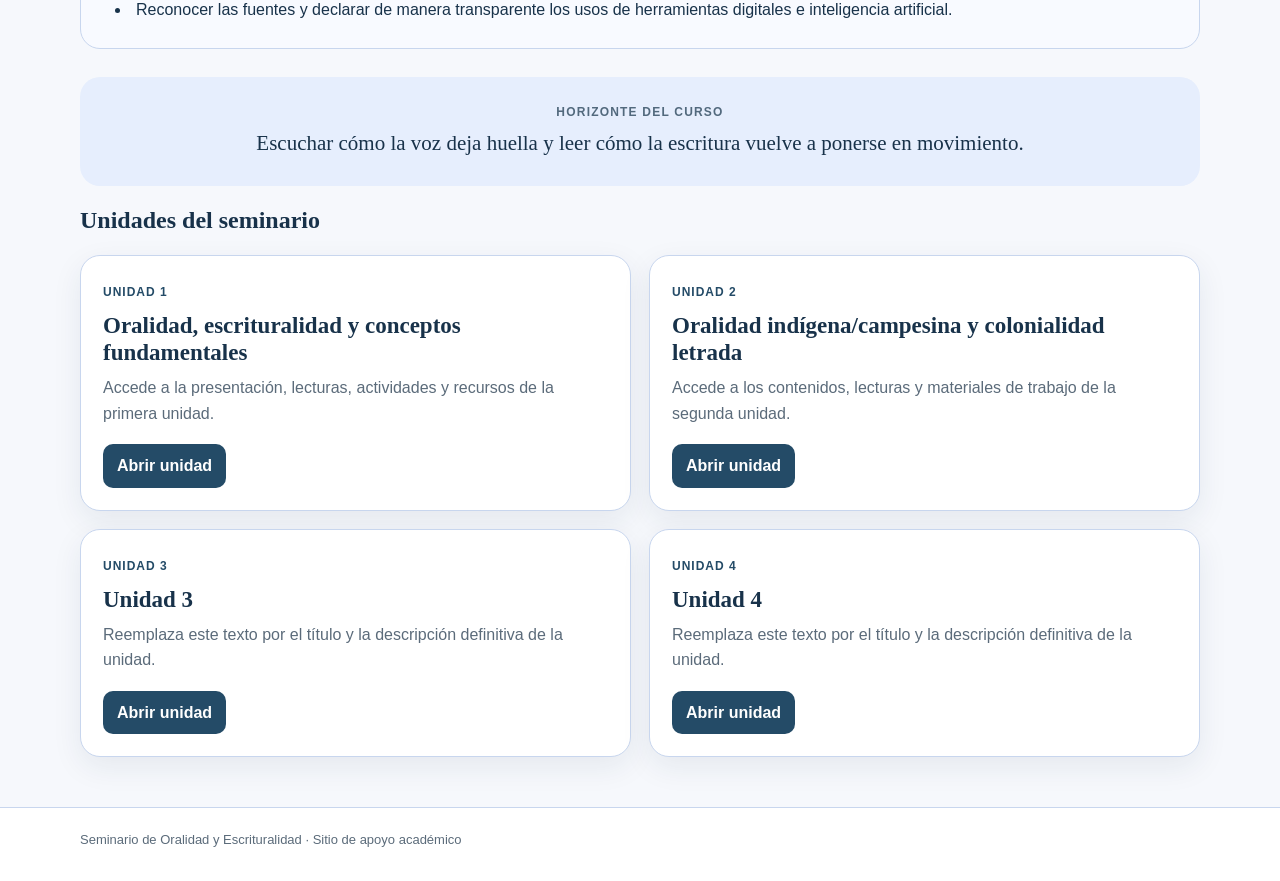
==== commit fd4262ec: "Update 2 index.html" ====
--- a/index.html
+++ b/index.html
@@ -29,10 +29,7 @@
   <main class="container">
     <div class="notice"><strong>Importante:</strong> este sitio funciona como espejo informativo. Las entregas, calificaciones y actividades evaluativas oficiales deben realizarse en Moodle cuando el acceso esté habilitado.</div>
 
-    <section class="hero-card">
-      <h2>Presentación del seminario</h2>
-      <p>Aquí puedes pegar el código HTML de la página de presentación que ya utilizas en Moodle. Sustituye este bloque por tu contenido completo.</p>
-    </section>
+ 
 
     <!-- PEGA AQUÍ EL HTML DE LA PÁGINA DE PRESENTACIÓN DEL MOODLE -->
 
@@ -48,17 +45,7 @@
   Compatibilidad: fragmento HTML sin <head>, <body>, <style> ni JavaScript.
   Todos los estilos son en línea para facilitar su uso en el editor de Moodle.
 -->
-<div
-  style="max-width: 1120px; margin: 0 auto; color: #18324a; font-family: Arial, Helvetica, sans-serif; font-size: 16px; line-height: 1.65;">
-  <!-- CABECERA VISUAL -->
-  <div
-    style="overflow: hidden; border: 1px solid #c8d6ee; border-radius: 24px 24px 0 0; background-color: #e6eefd;">
-    <a title="Market Scene, Jacob Lawrence, 1966"
-      href="https://artsandculture.google.com/asset/market-scene-0000/VAG3MYlXiJyAdw"
-      target="_blank" rel="noopener"><img
-        style="display: block; width: 100%; height: auto; max-height: 360px; object-fit: cover;"
-        src="https://multimodalidad.uptc.edu.co/draftfile.php/116426/user/draft/842380309/Captura%20desde%202026-08-05%2015-21-59.png"
-        alt="Ilustración" width="1983" height="793"></a></div>
+
   <!-- TÍTULO Y DATOS PRINCIPALES -->
   <div
     style="margin: 0 0 28px 0; padding: 34px 34px 30px 34px; border-radius: 0 0 24px 24px; background-color: #18324a; color: #ffffff; box-shadow: 0 10px 28px rgba(24, 50, 74, 0.14);">
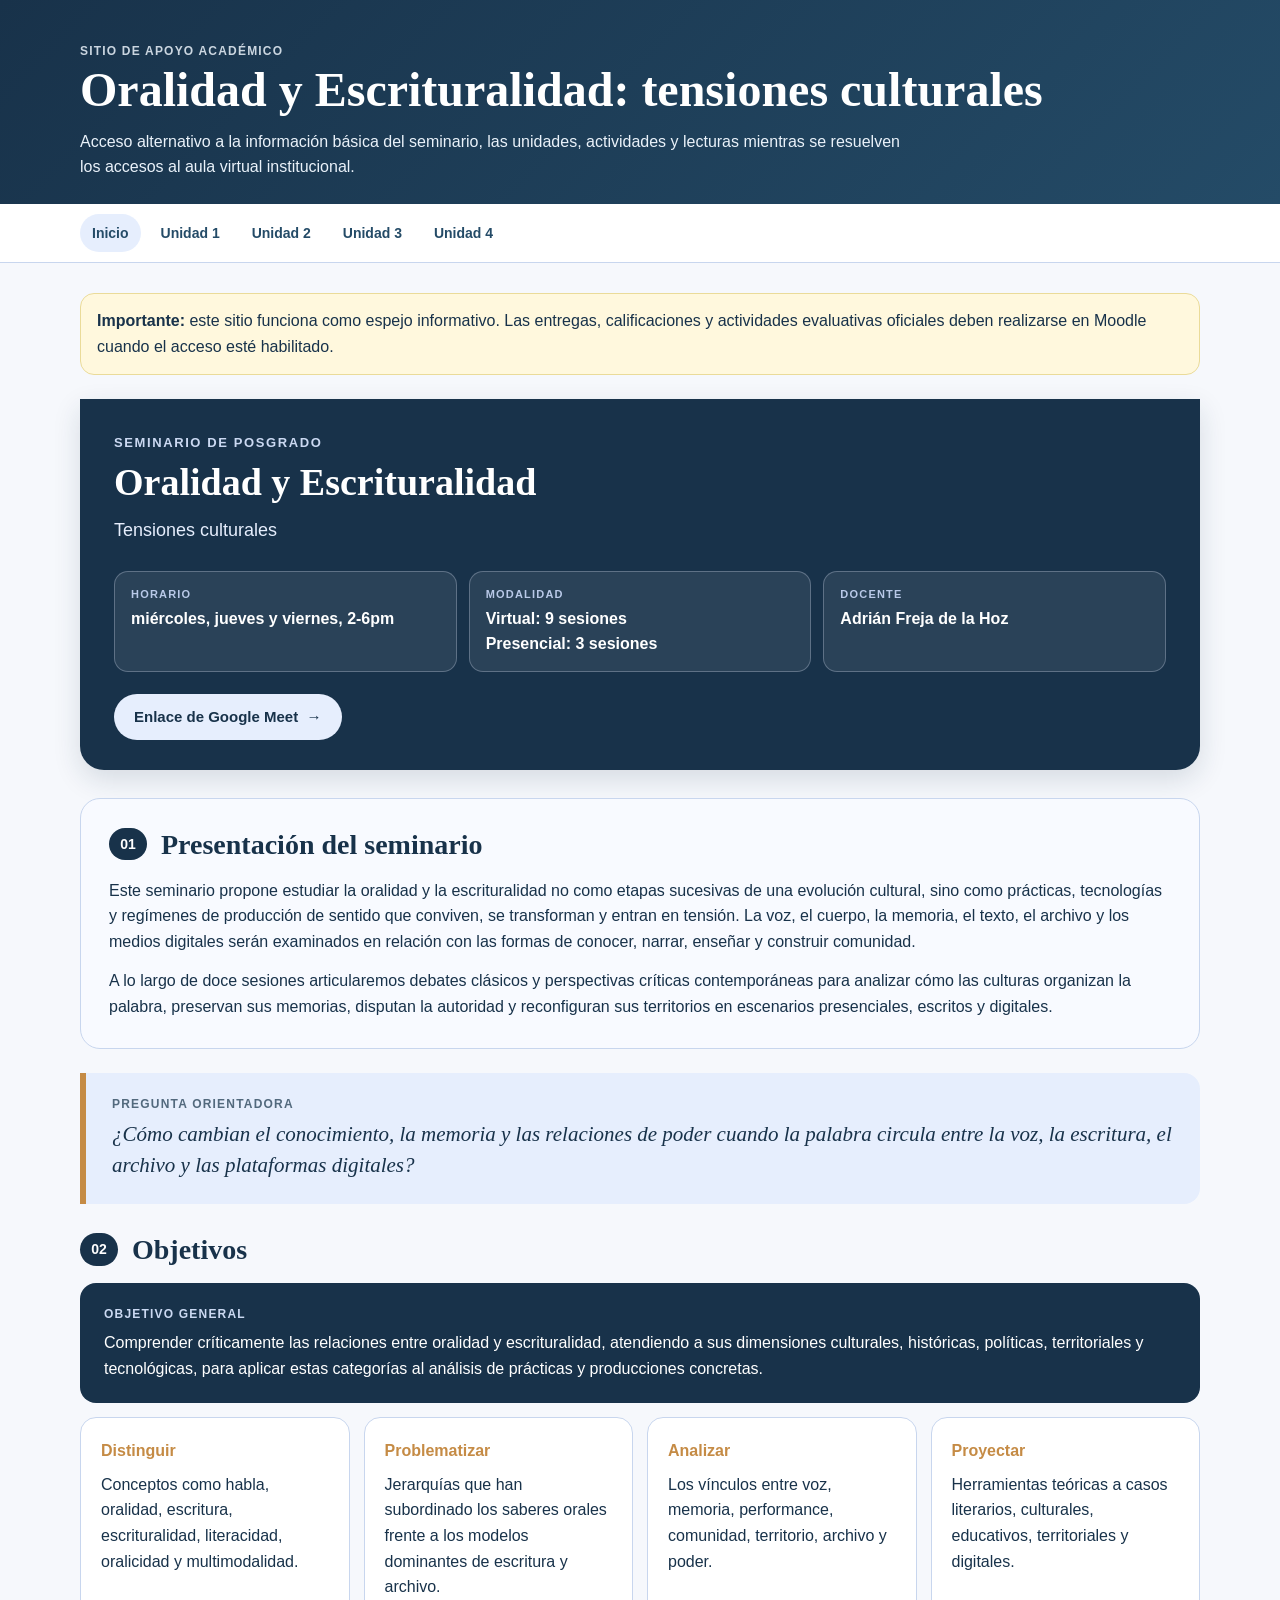
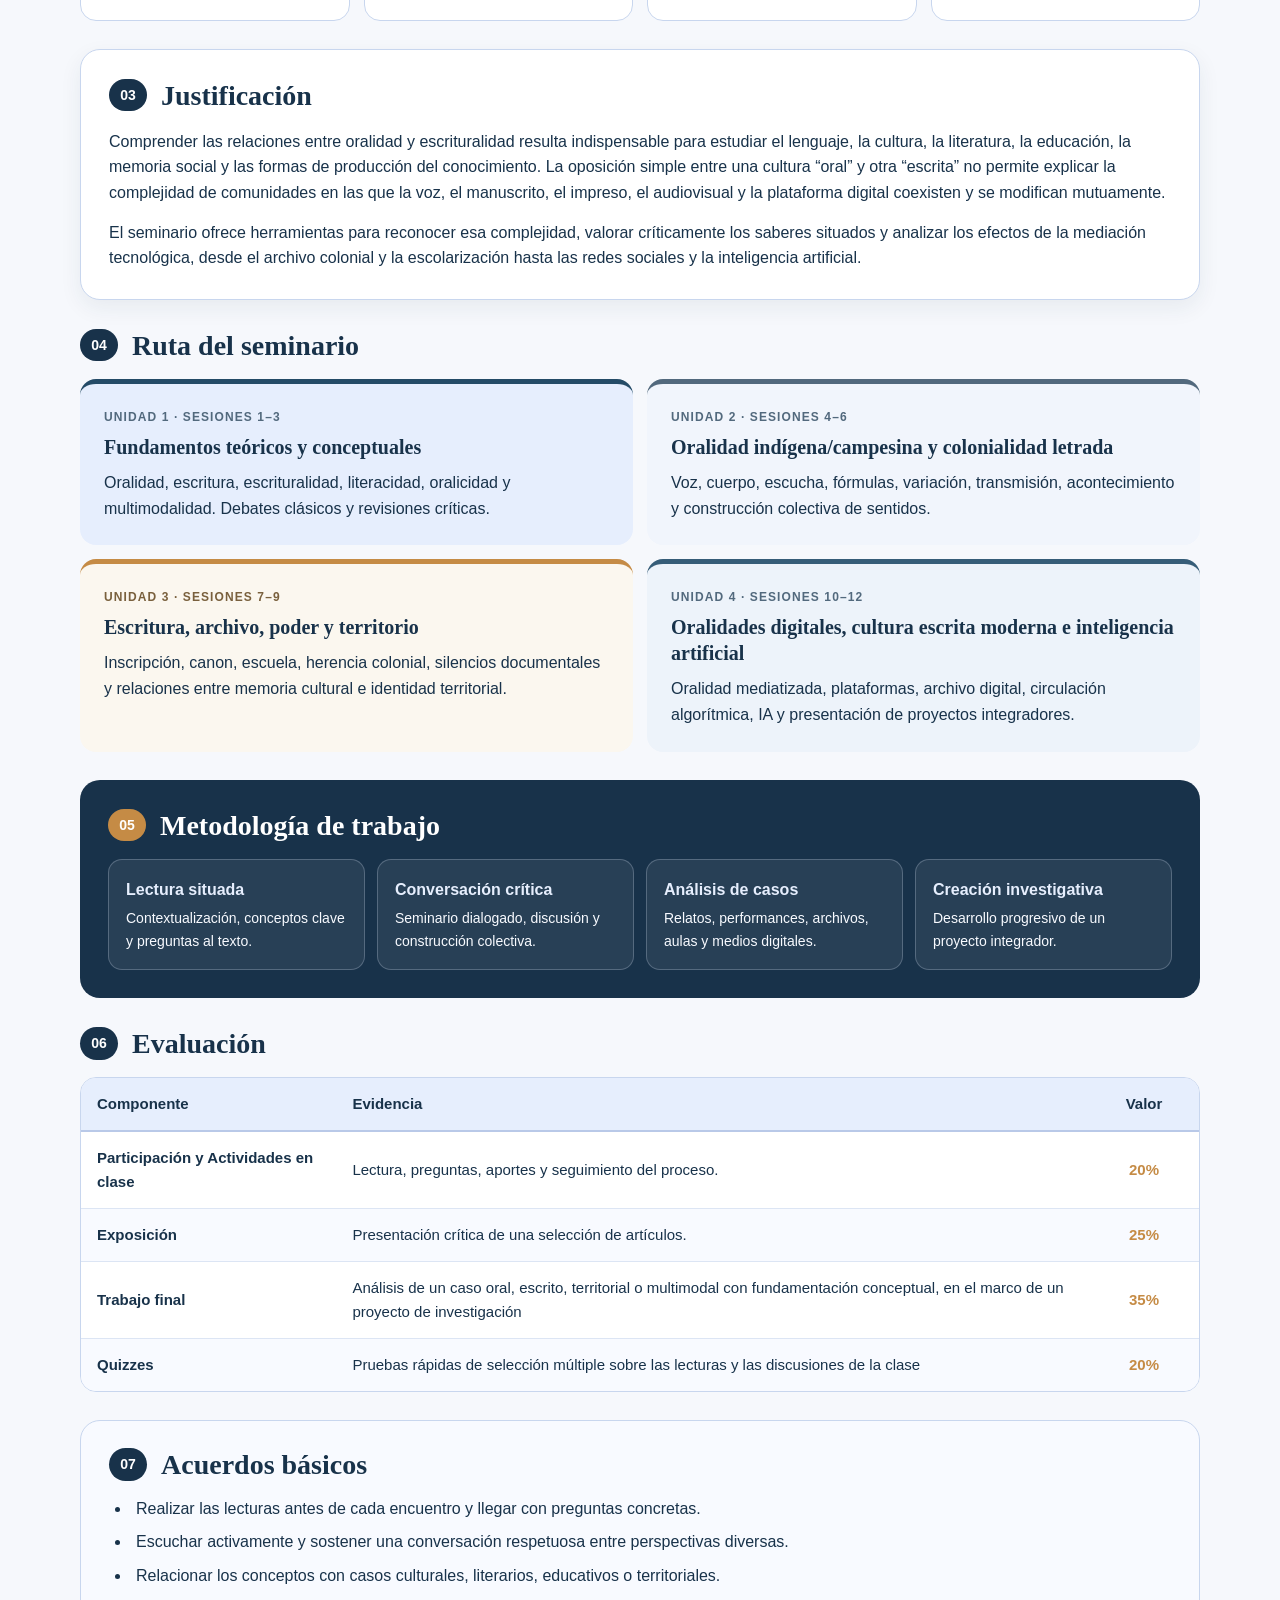
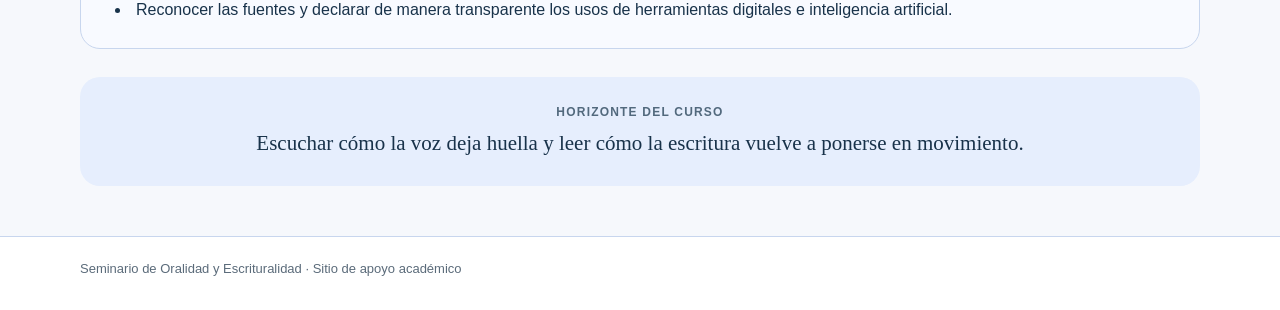
==== commit 7b15a82c: "Update 19ag index.html" ====
--- a/index.html
+++ b/index.html
@@ -47,7 +47,7 @@
 -->
 
   <!-- TÍTULO Y DATOS PRINCIPALES -->
-  <div
+ <div
     style="margin: 0 0 28px 0; padding: 34px 34px 30px 34px; border-radius: 0 0 24px 24px; background-color: #18324a; color: #ffffff; box-shadow: 0 10px 28px rgba(24, 50, 74, 0.14);">
     <p
       style="margin: 0 0 8px 0; color: #cbd9f2; font-size: 13px; font-weight: bold; letter-spacing: 1.6px; text-transform: uppercase;">
@@ -72,8 +72,10 @@
         <p
           style="margin: 0 0 2px 0; color: #b9c9e8; font-size: 11px; font-weight: bold; letter-spacing: 1.2px; text-transform: uppercase;">
           Modalidad</p>
-        <p style="margin: 0; color: #ffffff; font-weight: bold;">Virtual: 8
-          sesiones / Presencial: 3 sesiones</p>
+        <p style="margin: 0; color: #ffffff; font-weight: bold;">Virtual: 9
+          sesiones</p>
+        <p style="margin: 0; color: #ffffff; font-weight: bold;">Presencial: 3
+          sesiones</p>
       </div>
       <div
         style="flex: 1 1 190px; padding: 14px 16px; border: 1px solid rgba(230, 238, 253, 0.28); border-radius: 14px; background-color: rgba(255, 255, 255, 0.08);">
@@ -101,12 +103,12 @@
         Presentación del seminario</h2>
     </div>
     <p style="margin: 0 0 14px 0;">Este seminario propone estudiar la oralidad y
-      la escritura no como etapas sucesivas de una evolución cultural, sino como
-      <strong>prácticas, tecnologías y regímenes de producción de
-        sentido</strong> que conviven, se transforman y entran en tensión. La
-      voz, el cuerpo, la memoria, el texto, el archivo y los medios digitales
-      serán examinados en relación con las formas de conocer, narrar, enseñar y
-      construir comunidad.</p>
+      la escrituralidad no como etapas sucesivas de una evolución cultural, sino
+      como prácticas, tecnologías y regímenes de producción de sentido que
+      conviven, se transforman y entran en tensión. La voz, el cuerpo, la
+      memoria, el texto, el archivo y los medios digitales serán examinados en
+      relación con las formas de conocer, narrar, enseñar y construir comunidad.
+    </p>
     <p style="margin: 0;">A lo largo de doce sesiones articularemos debates
       clásicos y perspectivas críticas contemporáneas para analizar cómo las
       culturas organizan la palabra, preservan sus memorias, disputan la
@@ -169,8 +171,8 @@
       </div>
       <div
         style="flex: 1 1 235px; padding: 20px; border: 1px solid #c8d6ee; border-radius: 16px; background-color: #ffffff;">
-        <p style="margin: 0 0 8px 0; color: #c58b45; font-weight: bold;">Aplicar
-        </p>
+        <p style="margin: 0 0 8px 0; color: #c58b45; font-weight: bold;">
+          Proyectar</p>
         <p style="margin: 0;">Herramientas teóricas a casos literarios,
           culturales, educativos, territoriales y digitales.</p>
       </div>
@@ -188,12 +190,12 @@
         Justificación</h2>
     </div>
     <p style="margin: 0 0 14px 0;">Comprender las relaciones entre oralidad y
-      escritura resulta indispensable para estudiar el lenguaje, la cultura, la
-      literatura, la educación, la memoria social y las formas de producción del
-      conocimiento. La oposición simple entre una cultura “oral” y otra
-      “escrita” no permite explicar la complejidad de comunidades en las que la
-      voz, el manuscrito, el impreso, el audiovisual y la plataforma digital
-      coexisten y se modifican mutuamente.</p>
+      escrituralidad resulta indispensable para estudiar el lenguaje, la
+      cultura, la literatura, la educación, la memoria social y las formas de
+      producción del conocimiento. La oposición simple entre una cultura “oral”
+      y otra “escrita” no permite explicar la complejidad de comunidades en las
+      que la voz, el manuscrito, el impreso, el audiovisual y la plataforma
+      digital coexisten y se modifican mutuamente.</p>
     <p style="margin: 0;">El seminario ofrece herramientas para reconocer esa
       complejidad, valorar críticamente los saberes situados y analizar los
       efectos de la mediación tecnológica, desde el archivo colonial y la
@@ -249,7 +251,7 @@
         style="flex: 1 1 400px; padding: 24px; border-top: 5px solid #365d78; border-radius: 16px; background-color: #edf3fa;">
         <p
           style="margin: 0 0 7px 0; color: #52697d; font-size: 12px; font-weight: bold; letter-spacing: 1.1px; text-transform: uppercase;">
-          Módulo 4 · Sesiones 10–12</p>
+          unidad 4 · Sesiones 10–12</p>
         <h3
           style="margin: 0 0 10px 0; color: #18324a; font-size: 20px; line-height: 1.3;">
           Oralidades digitales, cultura escrita moderna e inteligencia
@@ -413,38 +415,7 @@
     
     <!-- FIN DEL CONTENIDO PEGADO -->
 
-    <section aria-labelledby="unidades">
-      <h2 id="unidades">Unidades del seminario</h2>
-      <div class="units-grid">
-        <article class="unit-card">
-          <span class="label">Unidad 1</span>
-          <h3>Oralidad, escrituralidad y conceptos fundamentales</h3>
-          <p>Accede a la presentación, lecturas, actividades y recursos de la primera unidad.</p>
-          <a class="button" href="unidad-1.html">Abrir unidad</a>
-        </article>
-
-        <article class="unit-card">
-          <span class="label">Unidad 2</span>
-          <h3>Oralidad indígena/campesina y colonialidad letrada</h3>
-          <p>Accede a los contenidos, lecturas y materiales de trabajo de la segunda unidad.</p>
-          <a class="button" href="unidad-2.html">Abrir unidad</a>
-        </article>
-
-        <article class="unit-card">
-          <span class="label">Unidad 3</span>
-          <h3>Unidad 3</h3>
-          <p>Reemplaza este texto por el título y la descripción definitiva de la unidad.</p>
-          <a class="button" href="unidad-3.html">Abrir unidad</a>
-        </article>
-
-        <article class="unit-card">
-          <span class="label">Unidad 4</span>
-          <h3>Unidad 4</h3>
-          <p>Reemplaza este texto por el título y la descripción definitiva de la unidad.</p>
-          <a class="button" href="unidad-4.html">Abrir unidad</a>
-        </article>
-      </div>
-    </section>
+ 
   </main>
 
   <footer class="site-footer">
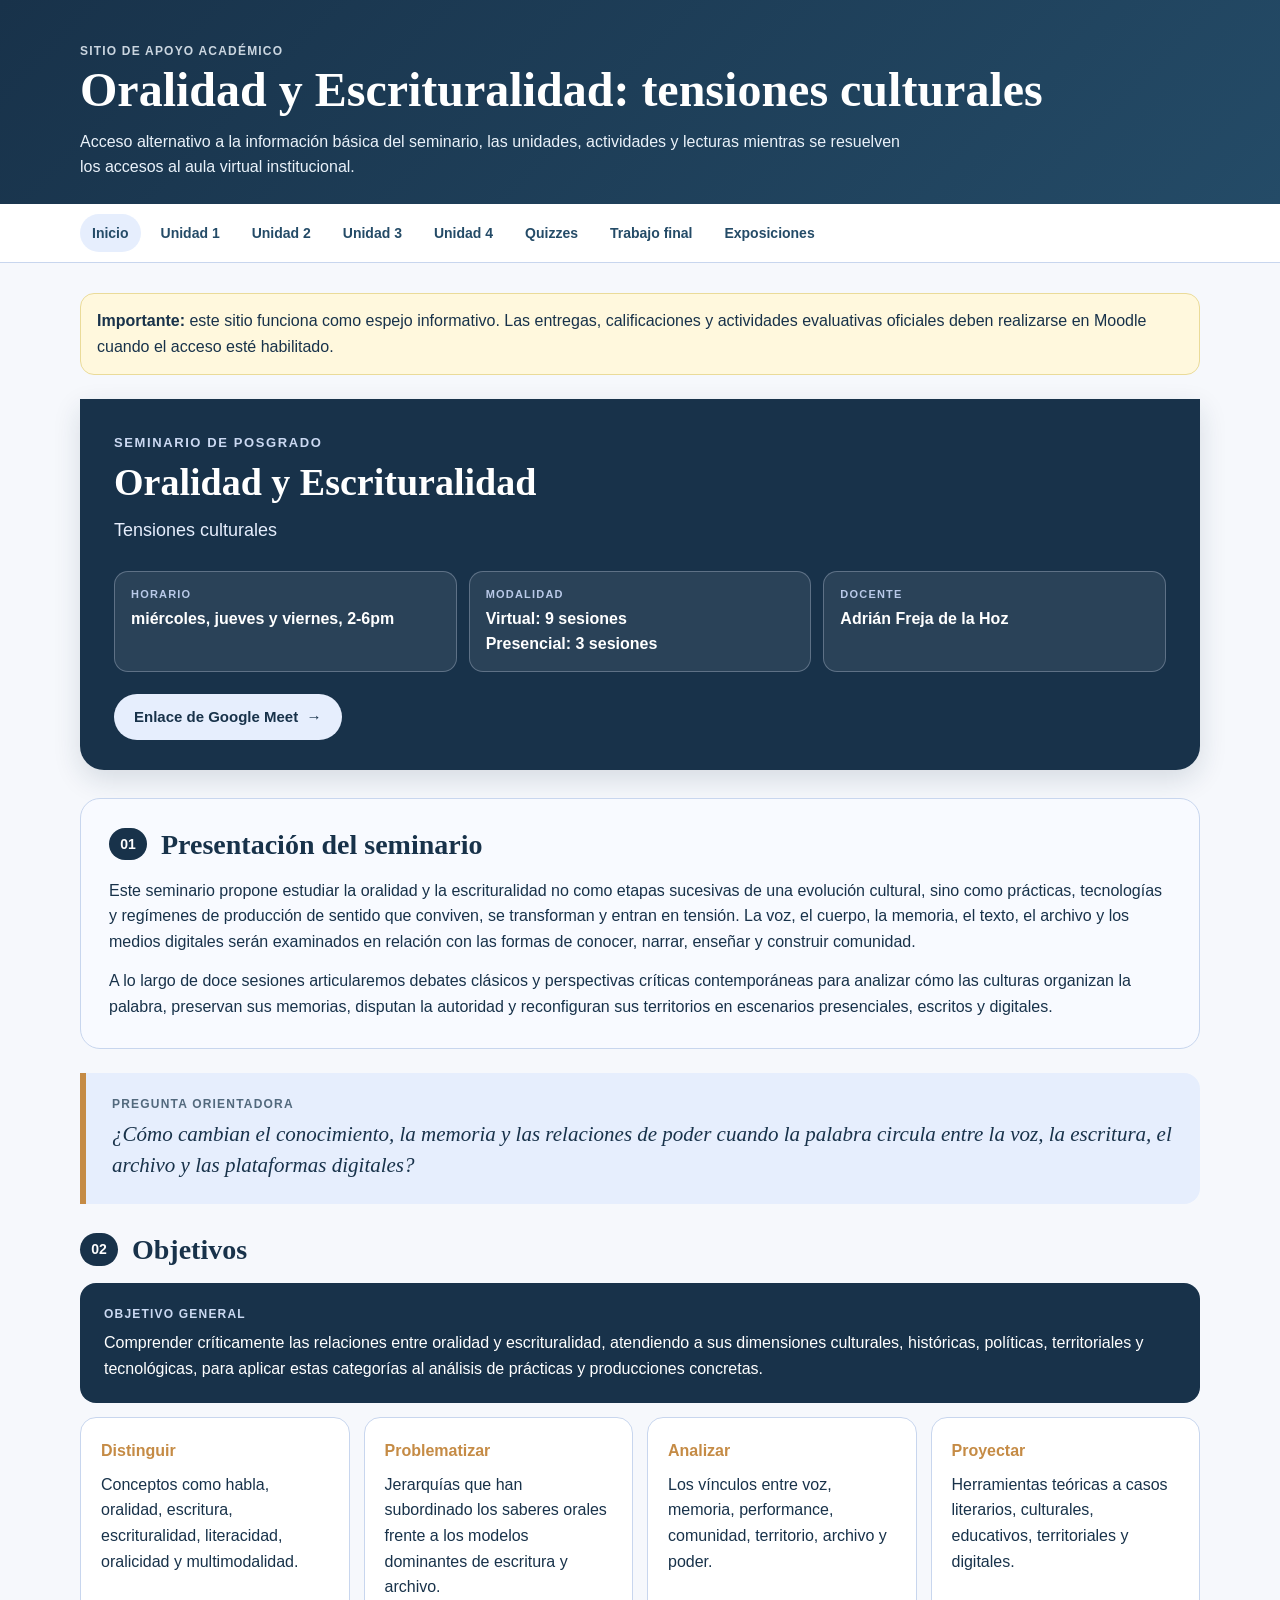
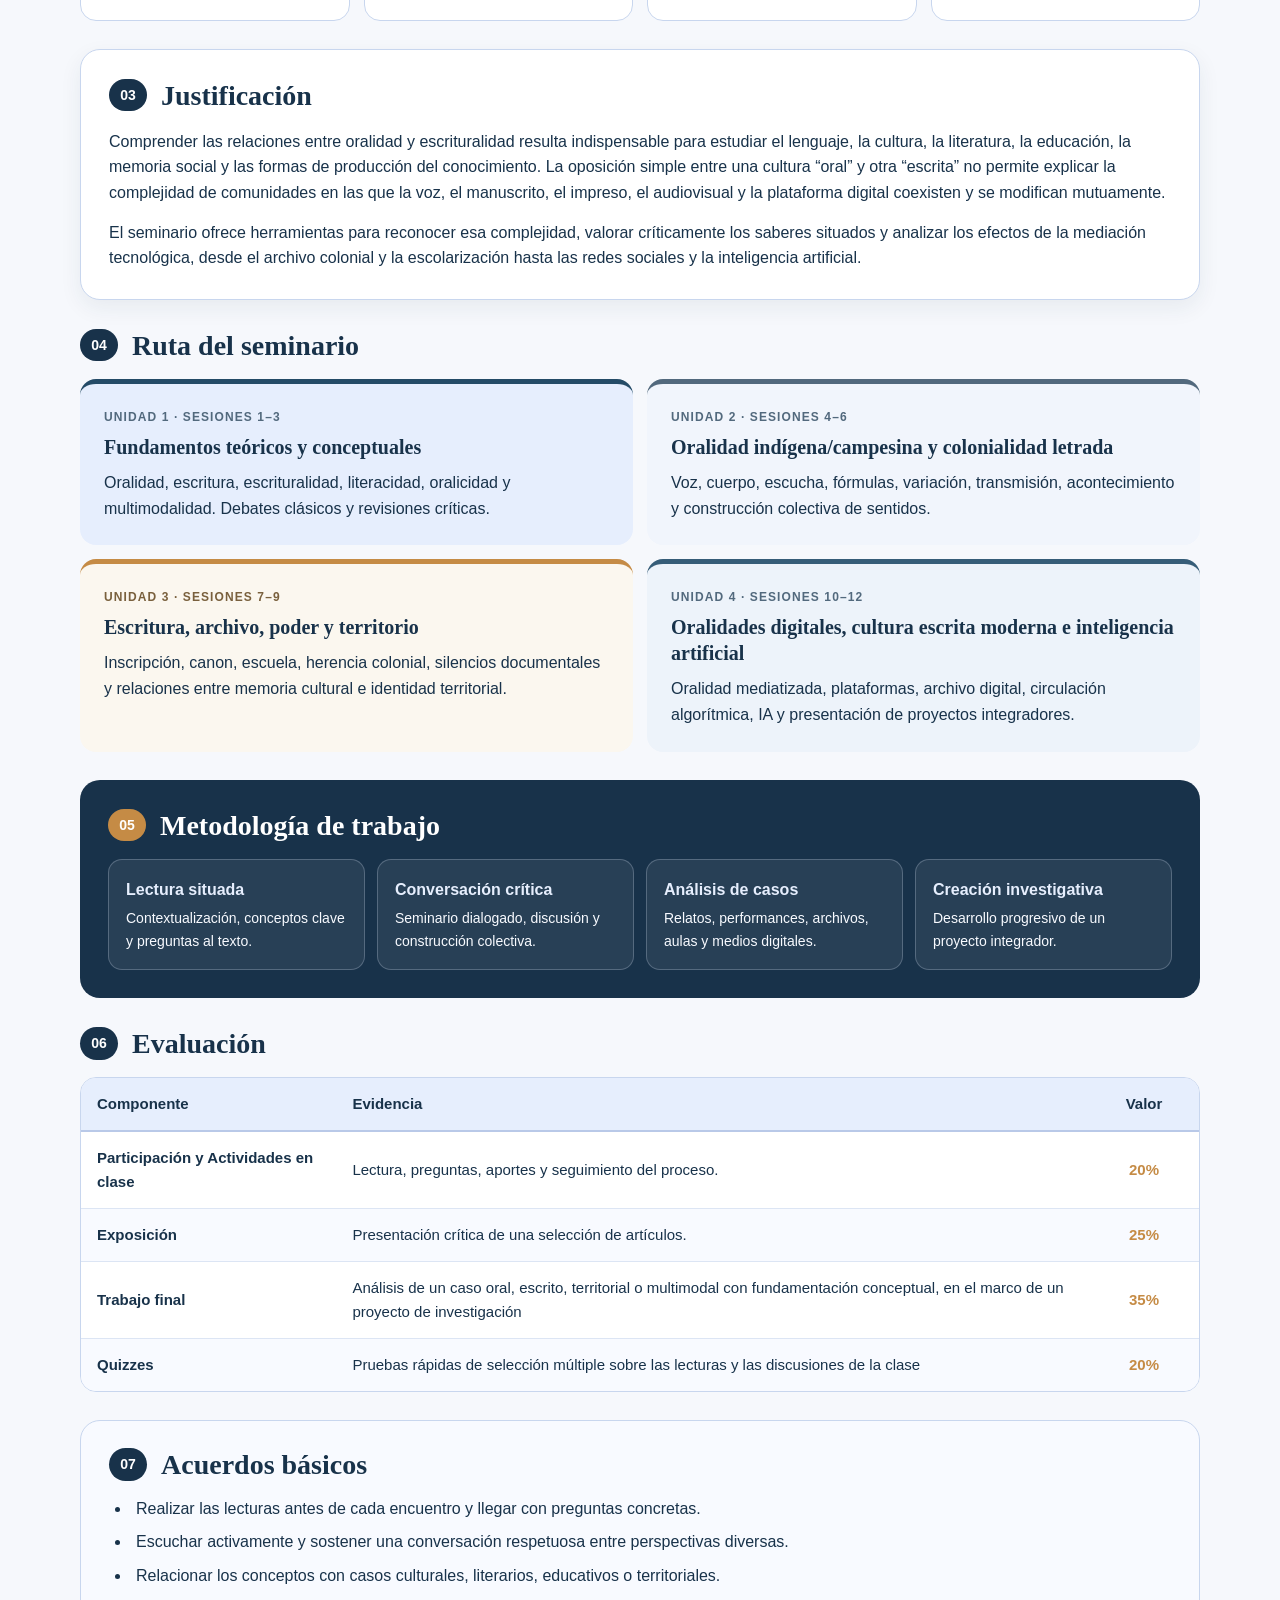
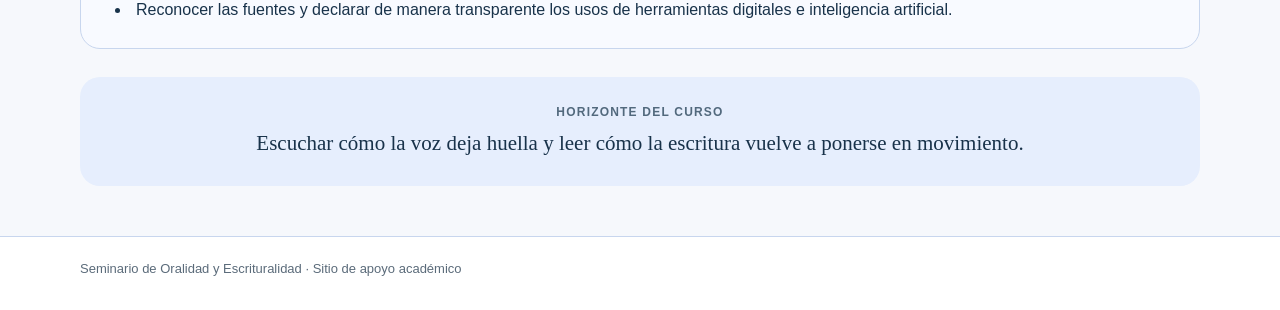
==== commit 091e0730: "Update 20ag index.html" ====
--- a/index.html
+++ b/index.html
@@ -23,6 +23,9 @@
       <a href="unidad-2.html">Unidad 2</a>
       <a href="unidad-3.html">Unidad 3</a>
       <a href="unidad-4.html">Unidad 4</a>
+      <a href="quizzes.html">Quizzes</a>
+      <a href="trabajo-final.html">Trabajo final</a>
+      <a href="exposiciones.html">Exposiciones</a>
     </div>
   </nav>
 
